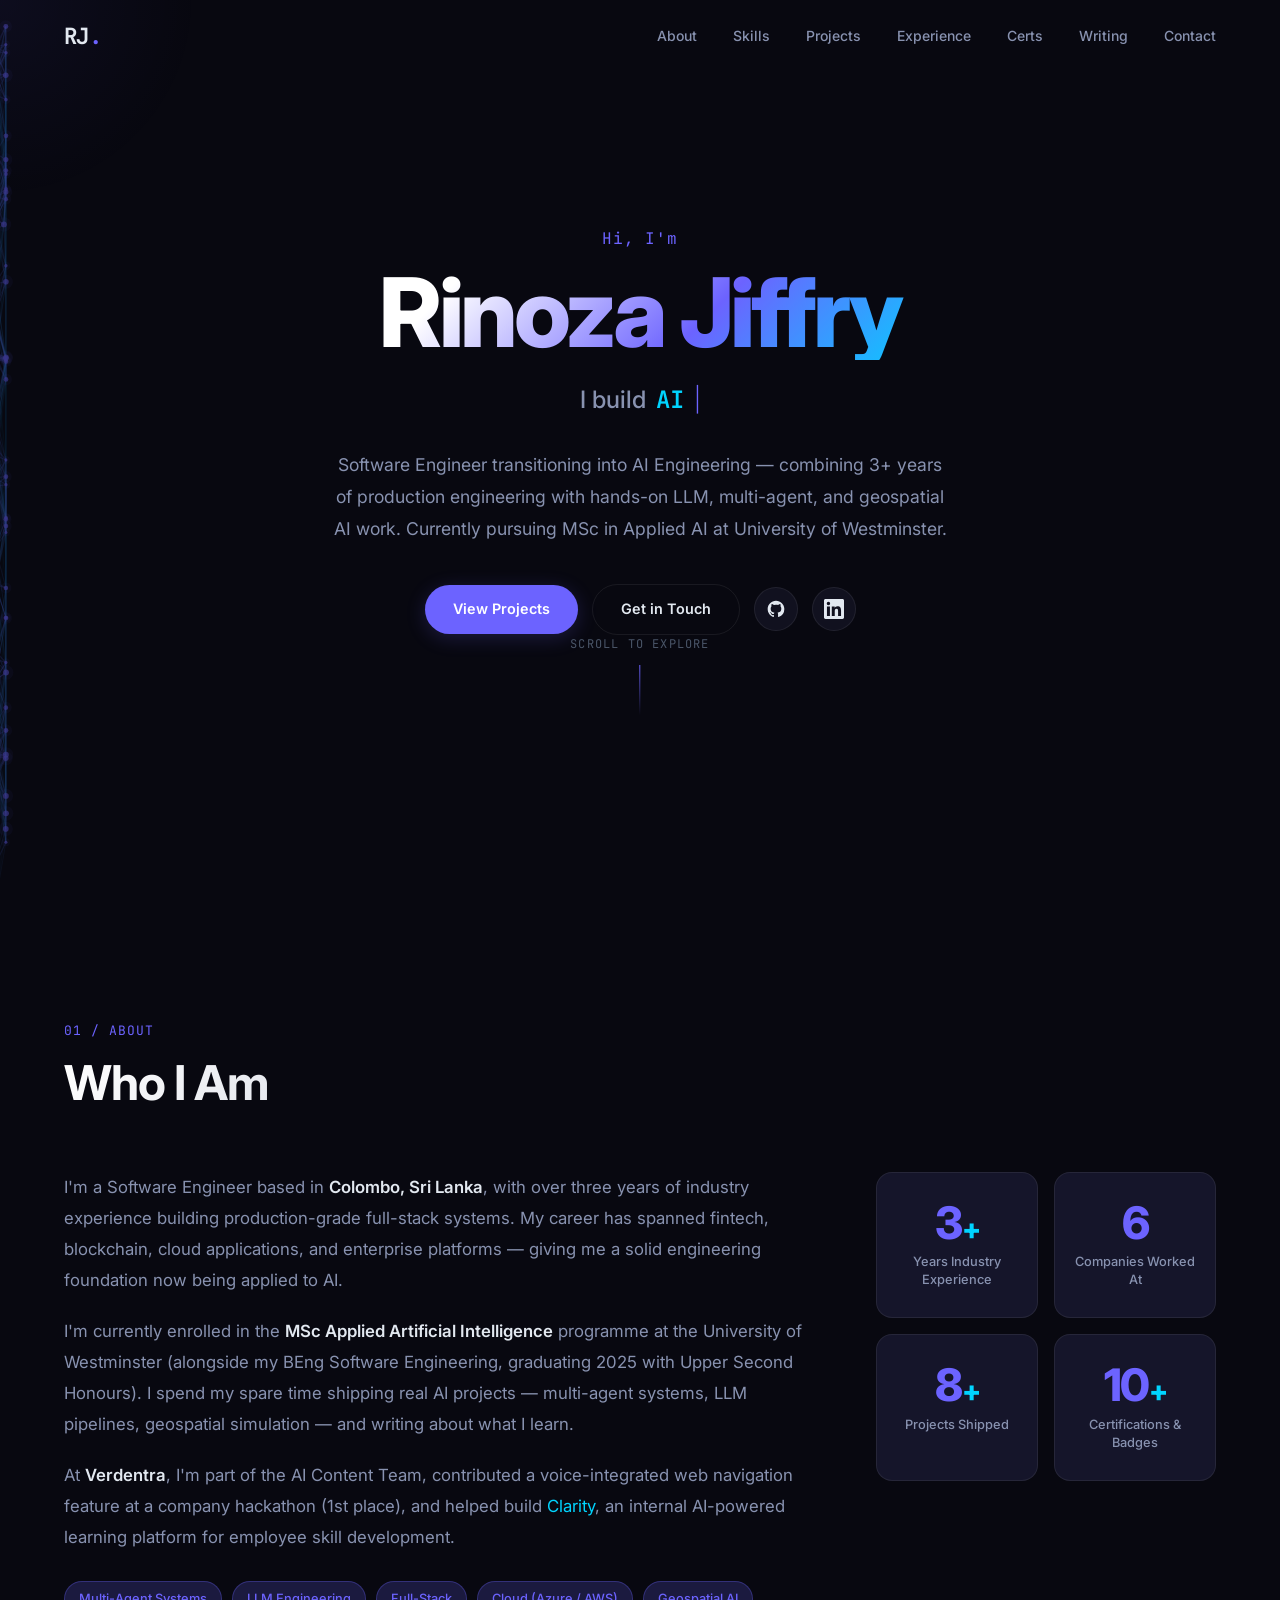
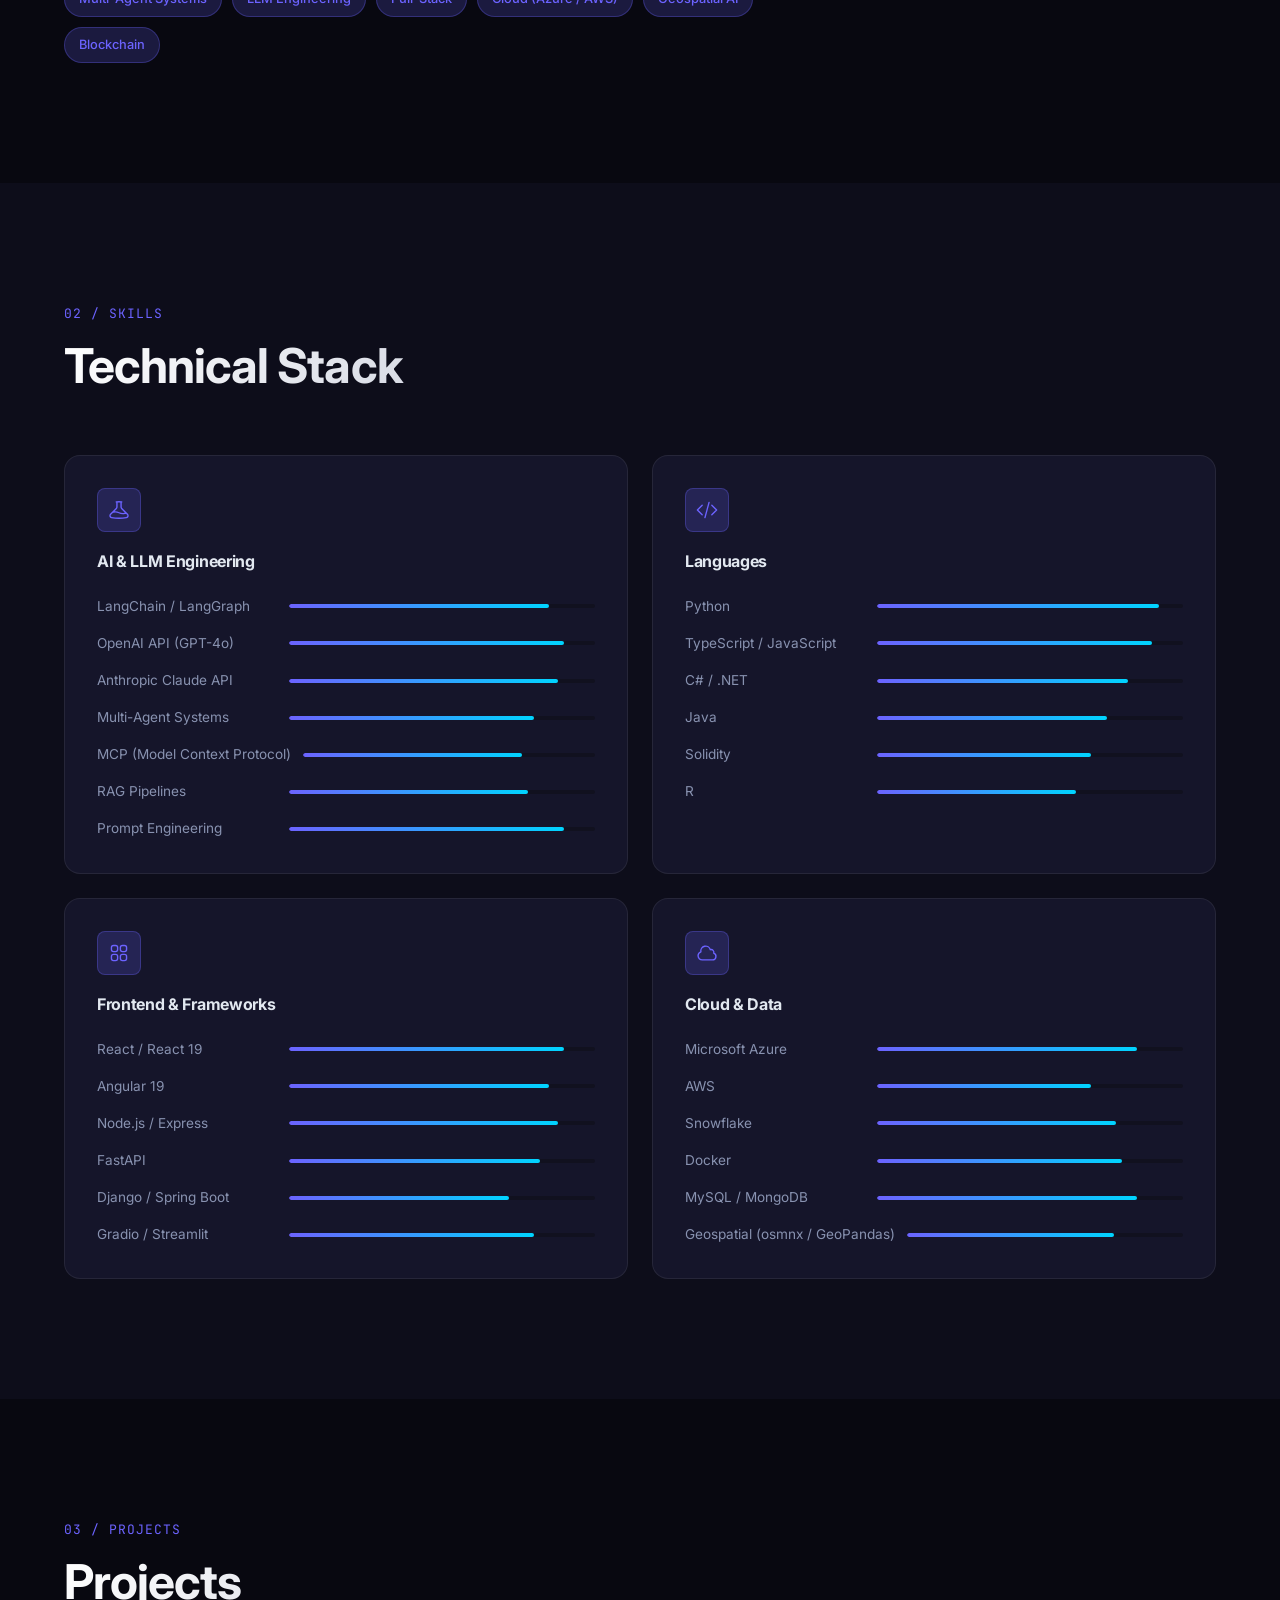
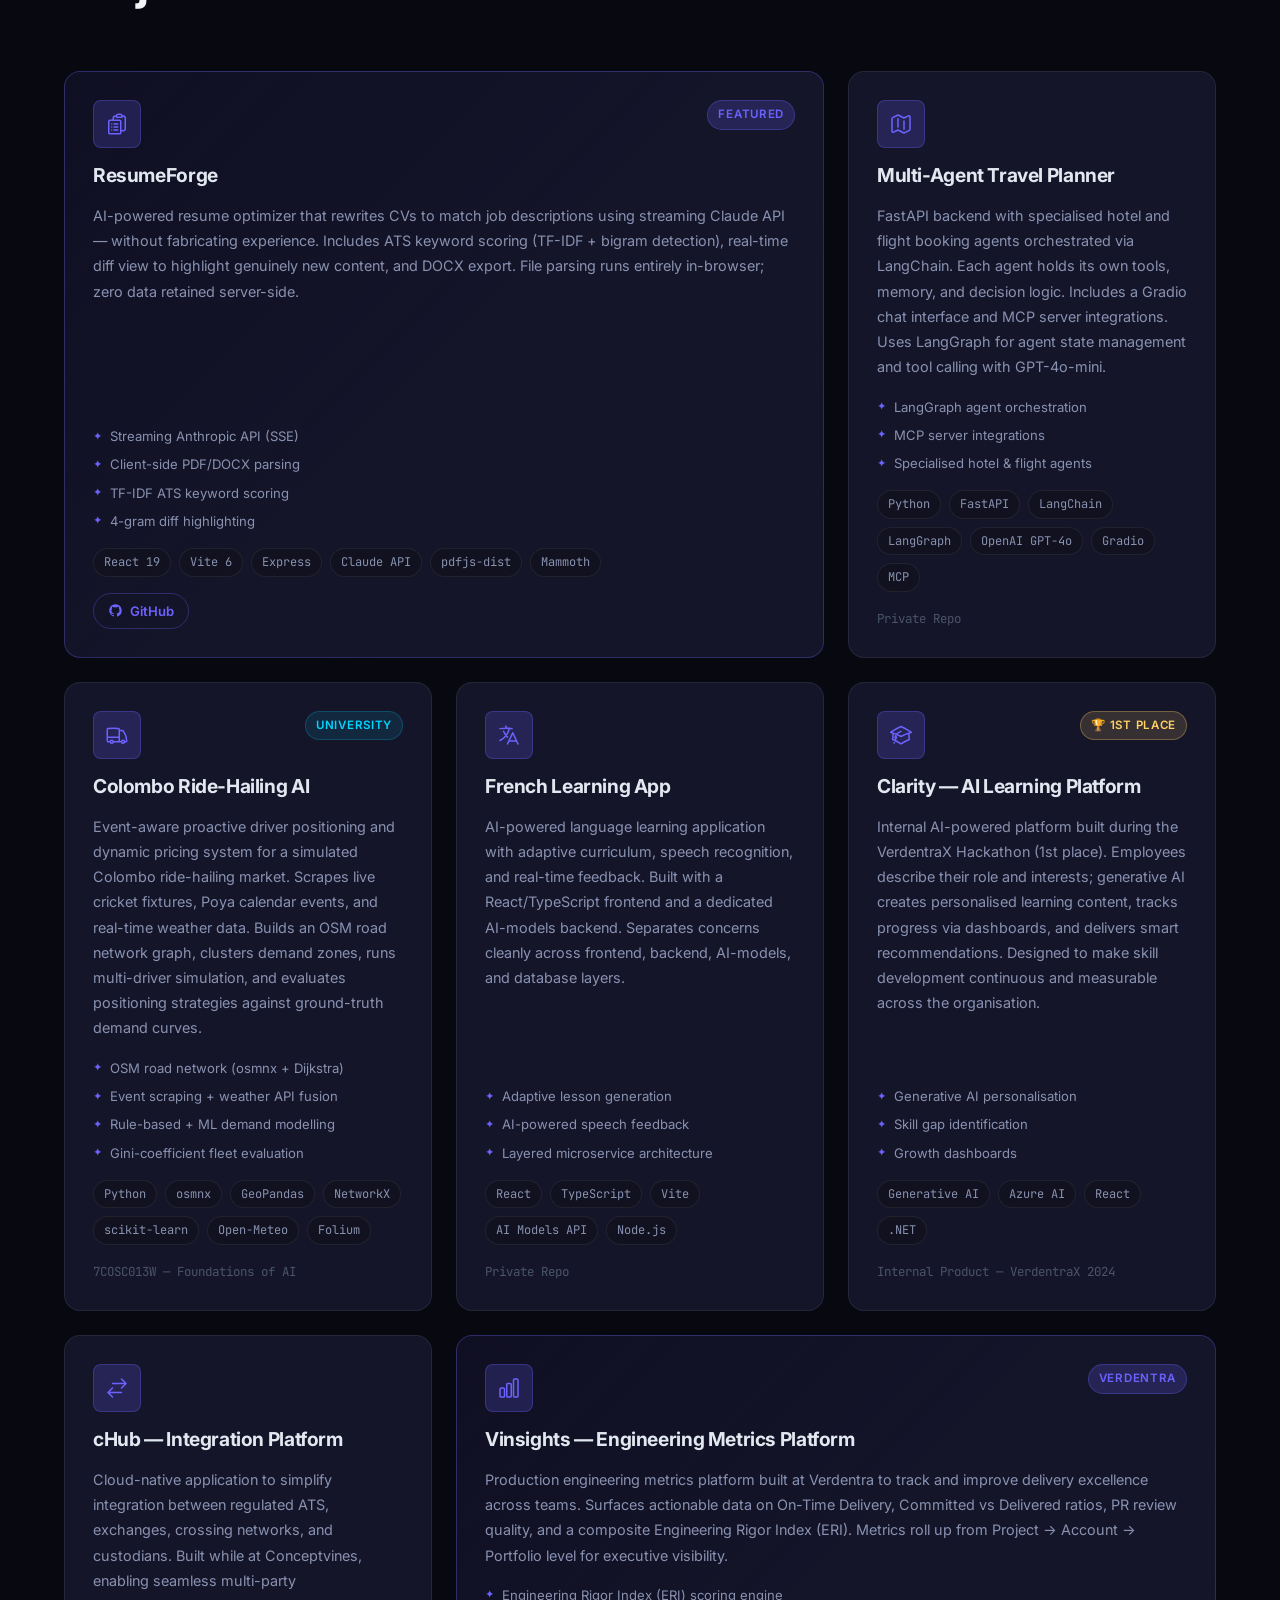
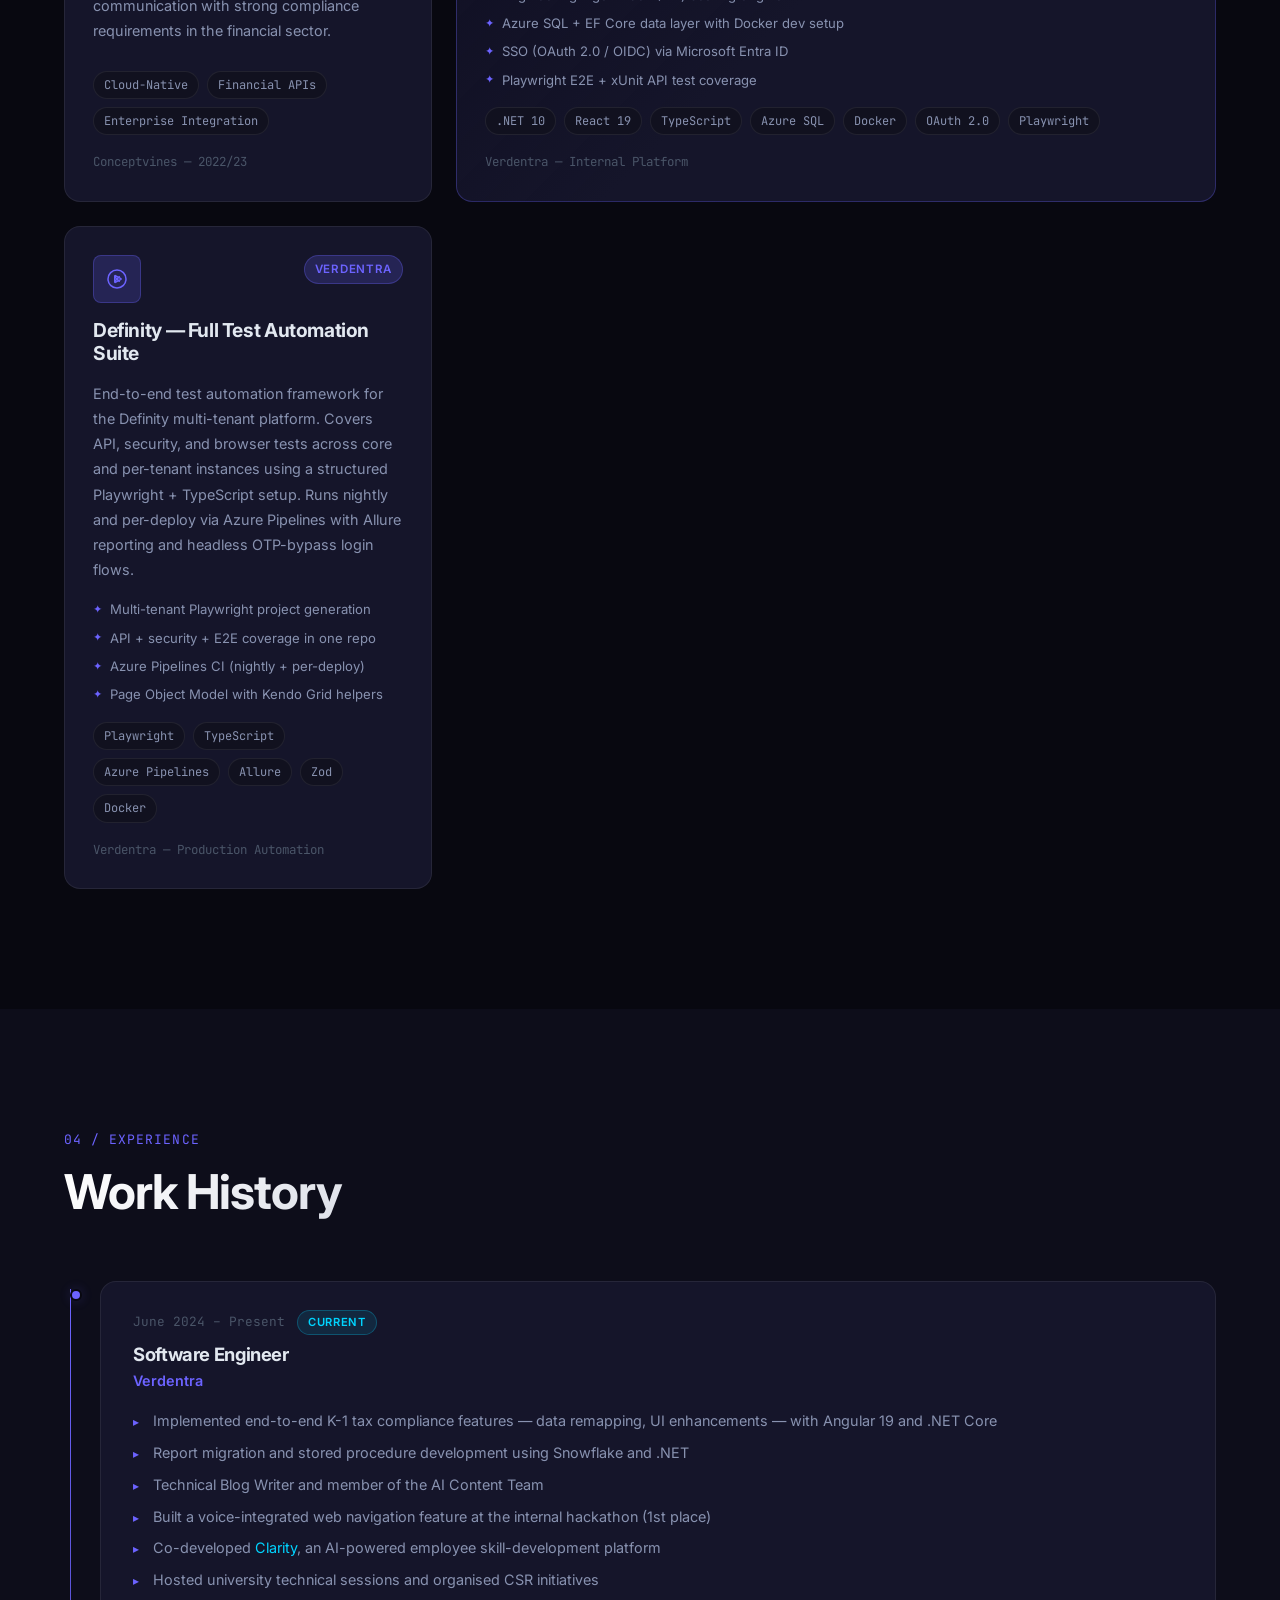
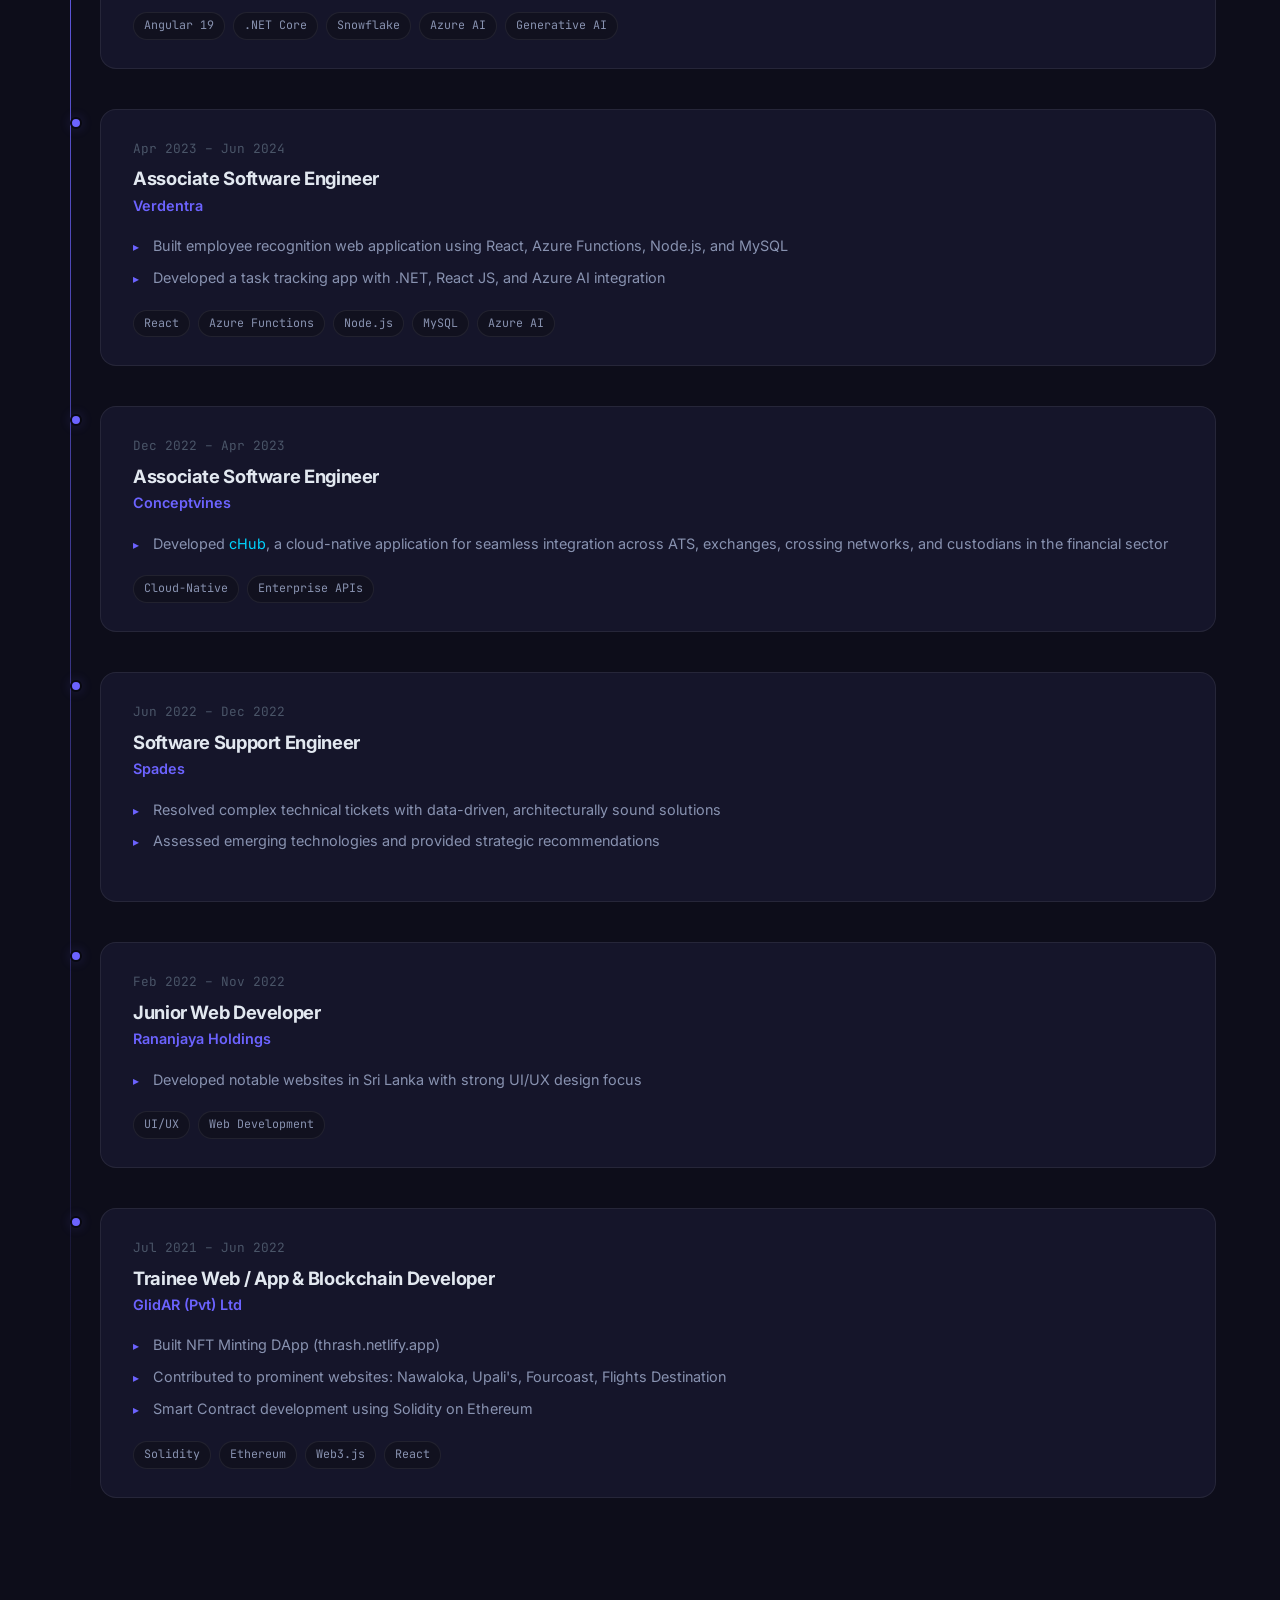
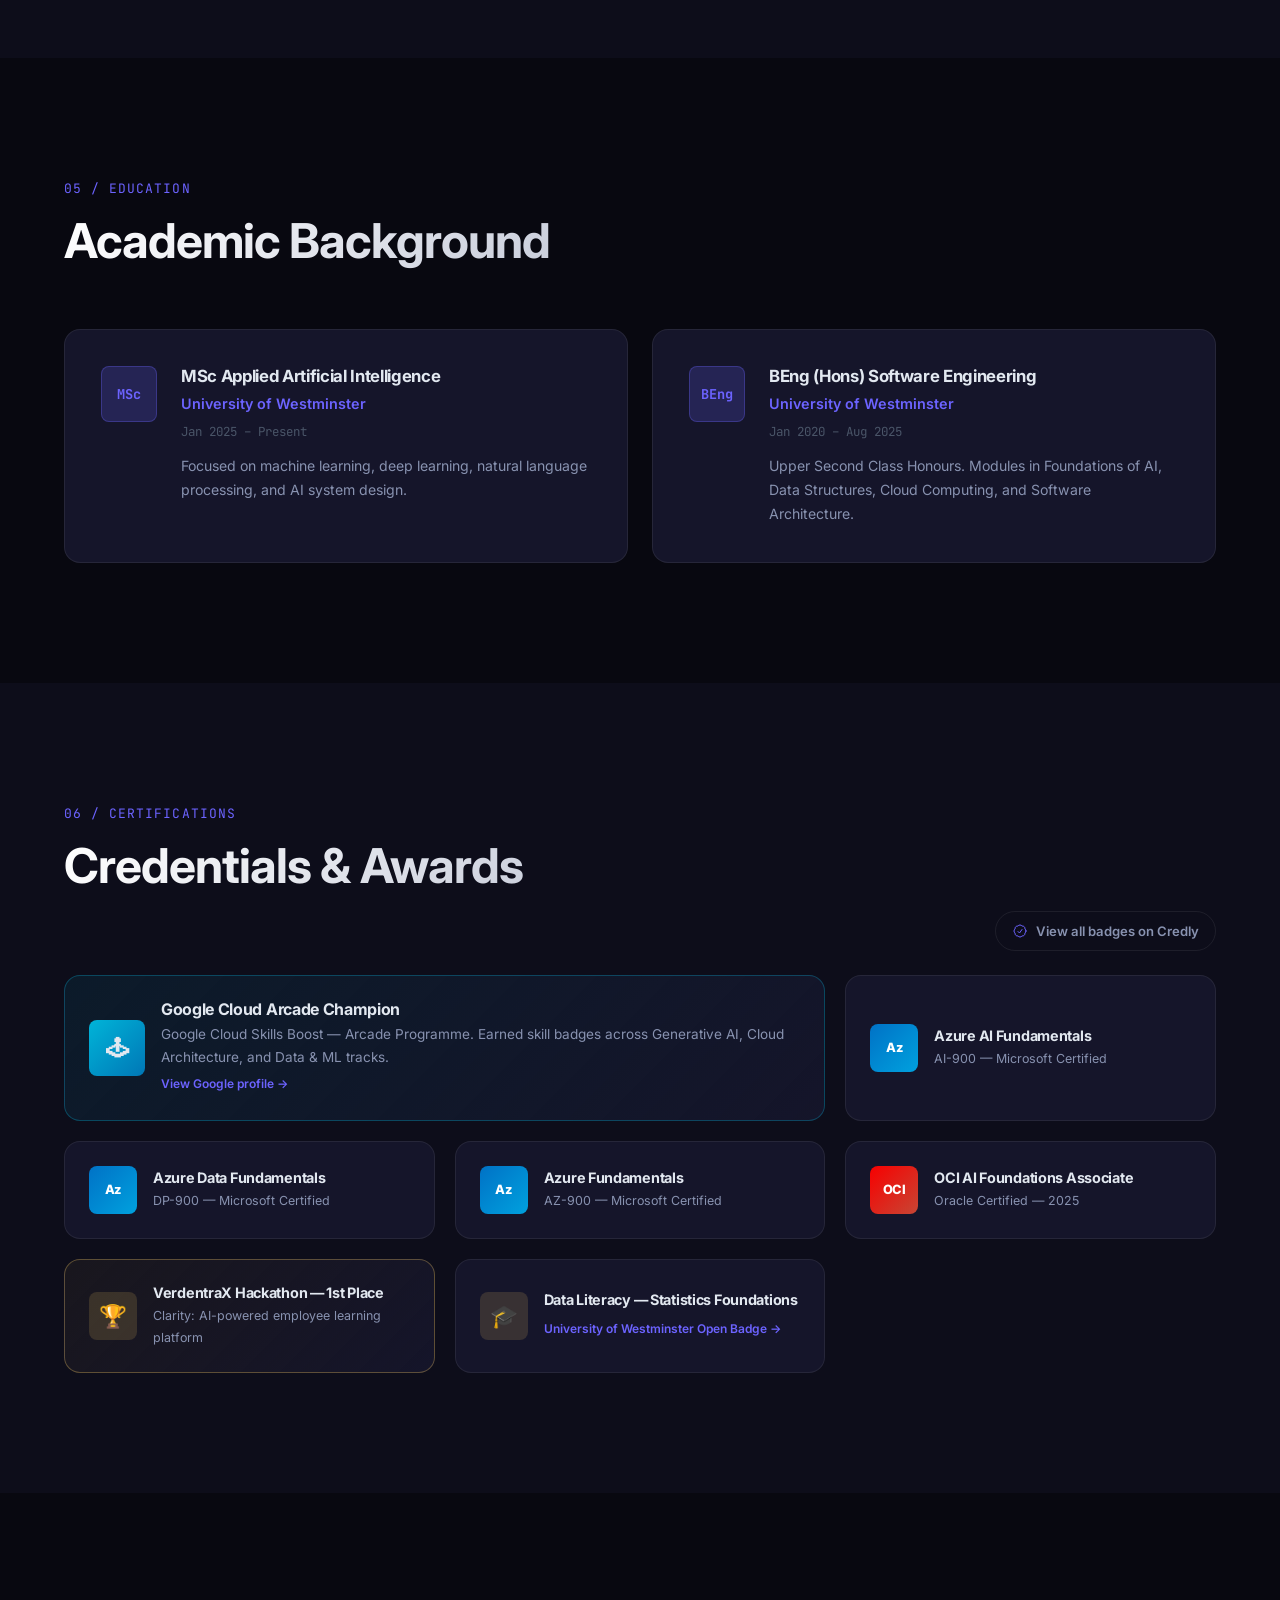
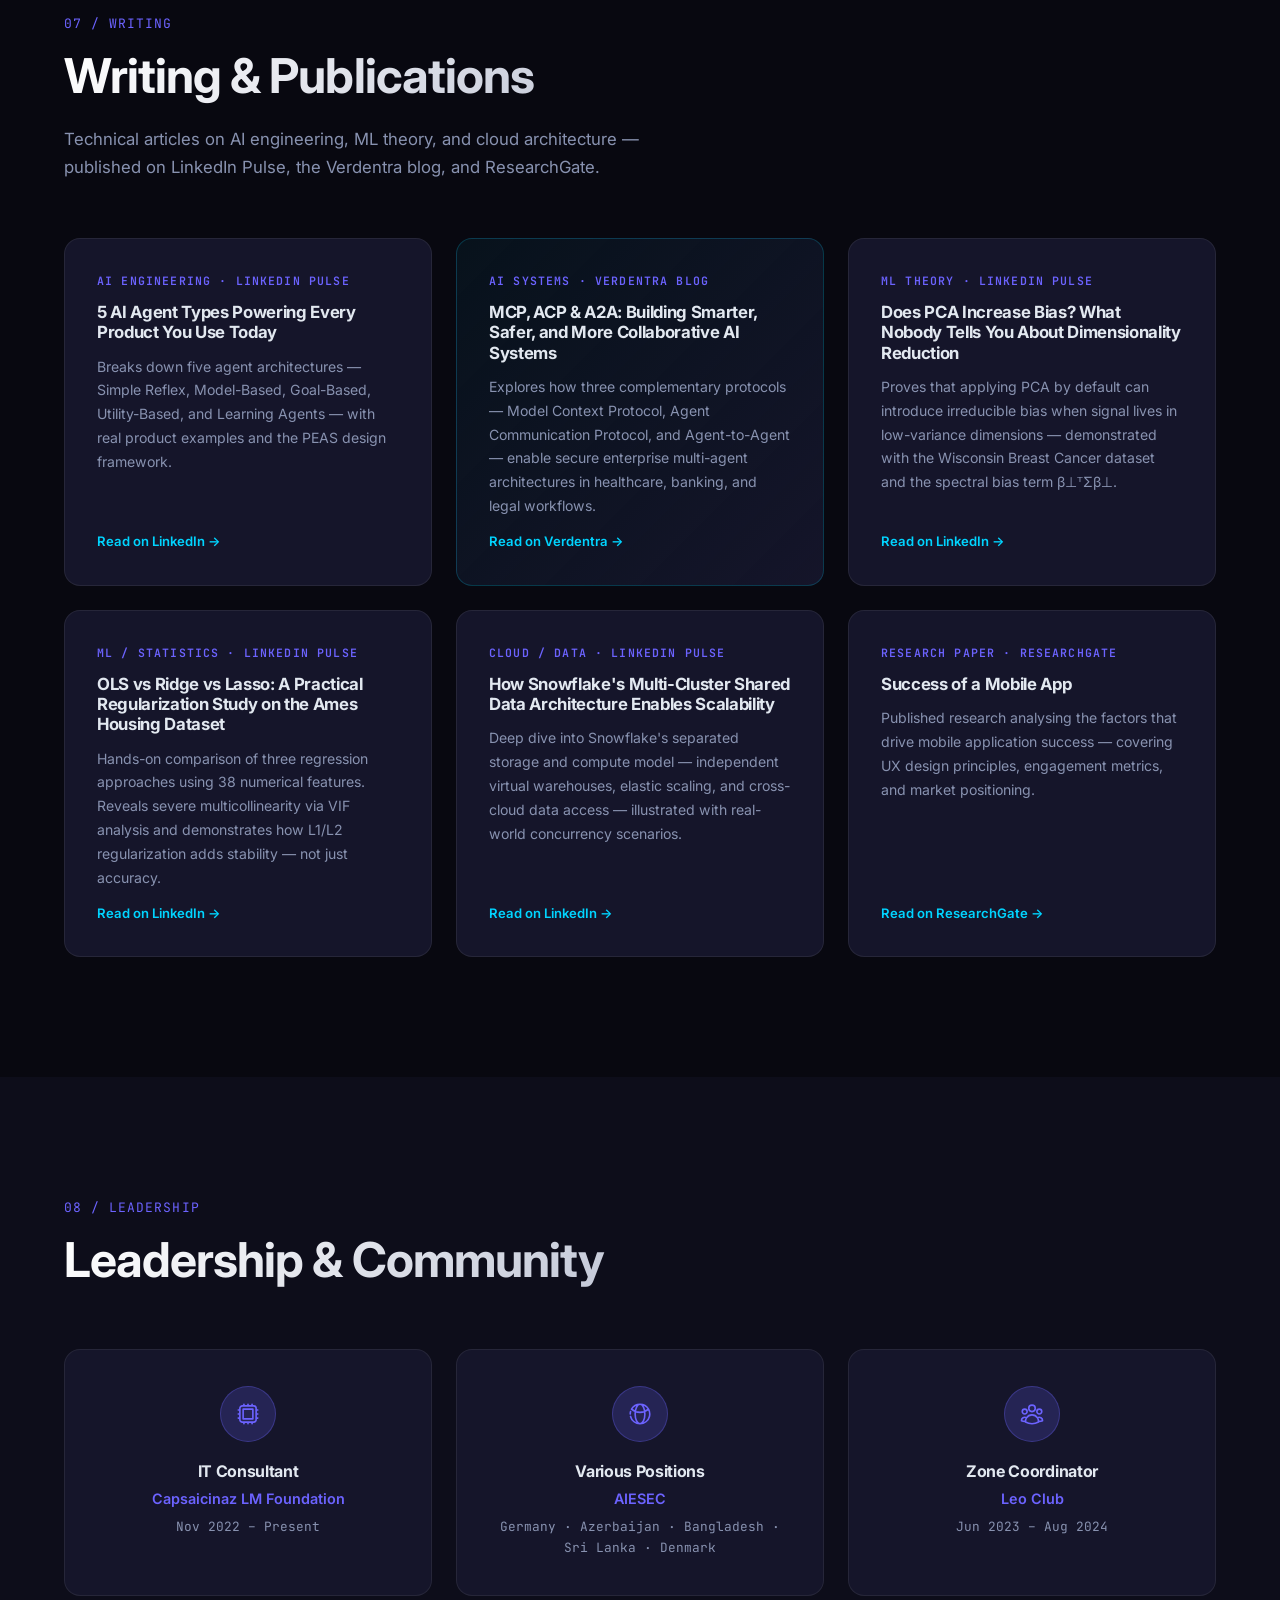
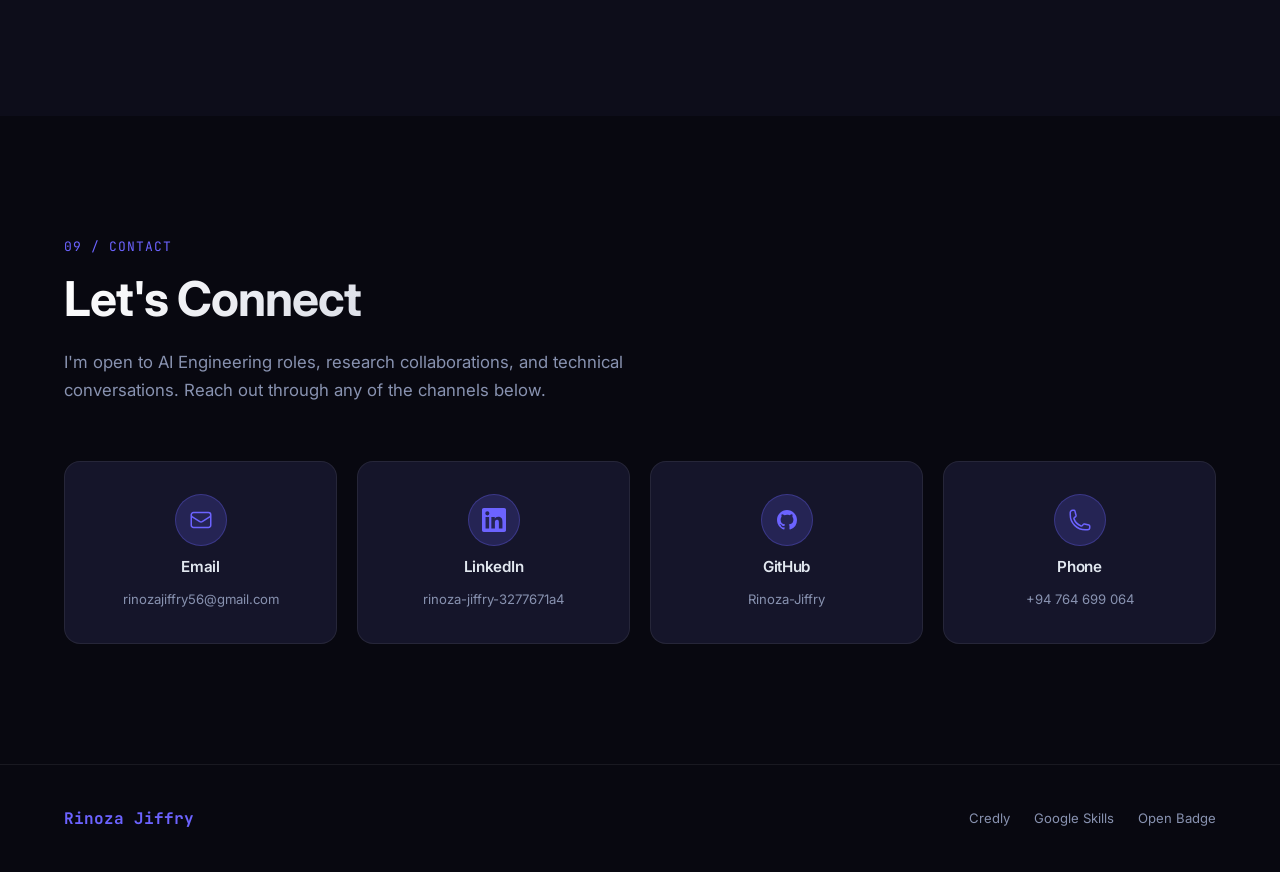
==== index.html @ 23f499b0 "first commit" ====
<!DOCTYPE html>
<html lang="en">
<head>
  <meta charset="UTF-8" />
  <meta name="viewport" content="width=device-width, initial-scale=1.0" />
  <meta name="description" content="Rinoza Jiffry — AI Engineer & Software Engineer. Building intelligent systems with LLMs, multi-agent architectures, and cloud-native solutions." />
  <title>Rinoza Jiffry | AI Engineer</title>
  <link rel="preconnect" href="https://fonts.googleapis.com" />
  <link rel="preconnect" href="https://fonts.gstatic.com" crossorigin />
  <link href="https://fonts.googleapis.com/css2?family=Inter:wght@300;400;500;600;700;800&family=JetBrains+Mono:wght@400;500;700&display=swap" rel="stylesheet" />
  <link rel="stylesheet" href="style.css" />
</head>
<body>

  <!-- ===== NAV ===== -->
  <nav id="navbar">
    <div class="nav-inner">
      <a href="#hero" class="nav-logo">RJ<span class="dot">.</span></a>
      <button class="nav-toggle" id="navToggle" aria-label="Toggle menu">
        <span></span><span></span><span></span>
      </button>
      <ul class="nav-links" id="navLinks">
        <li><a href="#about">About</a></li>
        <li><a href="#skills">Skills</a></li>
        <li><a href="#projects">Projects</a></li>
        <li><a href="#experience">Experience</a></li>
        <li><a href="#certifications">Certs</a></li>
        <li><a href="#writing">Writing</a></li>
        <li><a href="#contact">Contact</a></li>
      </ul>
    </div>
  </nav>

  <!-- ===== HERO ===== -->
  <section id="hero">
    <canvas id="neural-canvas"></canvas>
    <div class="hero-content">
      <p class="hero-greeting">Hi, I'm</p>
      <h1 class="hero-name">Rinoza Jiffry</h1>
      <div class="hero-title-wrap">
        <span class="hero-title-prefix">I build</span>
        <span class="hero-typewriter" id="typewriter"></span>
        <span class="hero-cursor">|</span>
      </div>
      <p class="hero-sub">
        Software Engineer transitioning into AI Engineering — combining 3+ years of production
        engineering with hands-on LLM, multi-agent, and geospatial AI work.
        Currently pursuing MSc in Applied AI at University of Westminster.
      </p>
      <div class="hero-cta">
        <a href="#projects" class="btn btn-primary">View Projects</a>
        <a href="#contact" class="btn btn-ghost">Get in Touch</a>
        <a href="https://github.com/Rinoza-Jiffry" target="_blank" rel="noopener" class="btn btn-icon" aria-label="GitHub">
          <svg viewBox="0 0 24 24" fill="currentColor"><path d="M12 2C6.477 2 2 6.484 2 12.017c0 4.425 2.865 8.18 6.839 9.504.5.092.682-.217.682-.483 0-.237-.008-.868-.013-1.703-2.782.605-3.369-1.343-3.369-1.343-.454-1.158-1.11-1.466-1.11-1.466-.908-.62.069-.608.069-.608 1.003.07 1.531 1.032 1.531 1.032.892 1.53 2.341 1.088 2.91.832.092-.647.35-1.088.636-1.338-2.22-.253-4.555-1.113-4.555-4.951 0-1.093.39-1.988 1.029-2.688-.103-.253-.446-1.272.098-2.65 0 0 .84-.27 2.75 1.026A9.564 9.564 0 0112 6.844c.85.004 1.705.115 2.504.337 1.909-1.296 2.747-1.027 2.747-1.027.546 1.379.202 2.398.1 2.651.64.7 1.028 1.595 1.028 2.688 0 3.848-2.339 4.695-4.566 4.943.359.309.678.92.678 1.855 0 1.338-.012 2.419-.012 2.747 0 .268.18.58.688.482A10.019 10.019 0 0022 12.017C22 6.484 17.522 2 12 2z"/></svg>
        </a>
        <a href="https://www.linkedin.com/in/rinoza-jiffry-3277671a4/" target="_blank" rel="noopener" class="btn btn-icon" aria-label="LinkedIn">
          <svg viewBox="0 0 24 24" fill="currentColor"><path d="M20.447 20.452h-3.554v-5.569c0-1.328-.027-3.037-1.852-3.037-1.853 0-2.136 1.445-2.136 2.939v5.667H9.351V9h3.414v1.561h.046c.477-.9 1.637-1.85 3.37-1.85 3.601 0 4.267 2.37 4.267 5.455v6.286zM5.337 7.433a2.062 2.062 0 01-2.063-2.065 2.064 2.064 0 112.063 2.065zm1.782 13.019H3.555V9h3.564v11.452zM22.225 0H1.771C.792 0 0 .774 0 1.729v20.542C0 23.227.792 24 1.771 24h20.451C23.2 24 24 23.227 24 22.271V1.729C24 .774 23.2 0 22.222 0h.003z"/></svg>
        </a>
      </div>
      <div class="hero-scroll-hint">
        <span>Scroll to explore</span>
        <div class="scroll-line"></div>
      </div>
    </div>
  </section>

  <!-- ===== ABOUT ===== -->
  <section id="about" class="section">
    <div class="container">
      <div class="section-label">01 / About</div>
      <h2 class="section-title">Who I Am</h2>
      <div class="about-grid">
        <div class="about-text">
          <p>
            I'm a Software Engineer based in <strong>Colombo, Sri Lanka</strong>, with over three years of industry
            experience building production-grade full-stack systems. My career has spanned fintech, blockchain,
            cloud applications, and enterprise platforms — giving me a solid engineering foundation now being
            applied to AI.
          </p>
          <p>
            I'm currently enrolled in the <strong>MSc Applied Artificial Intelligence</strong> programme at the
            University of Westminster (alongside my BEng Software Engineering, graduating 2025 with Upper Second
            Honours). I spend my spare time shipping real AI projects — multi-agent systems, LLM pipelines,
            geospatial simulation — and writing about what I learn.
          </p>
          <p>
            At <strong>Verdentra</strong>, I'm part of the AI Content Team, contributed a voice-integrated web
            navigation feature at a company hackathon (1st place), and helped build <em>Clarity</em>, an internal
            AI-powered learning platform for employee skill development.
          </p>
          <div class="about-tags">
            <span class="tag">Multi-Agent Systems</span>
            <span class="tag">LLM Engineering</span>
            <span class="tag">Full-Stack</span>
            <span class="tag">Cloud (Azure / AWS)</span>
            <span class="tag">Geospatial AI</span>
            <span class="tag">Blockchain</span>
          </div>
        </div>
        <div class="about-stats">
          <div class="stat-card reveal">
            <div class="stat-num">3<span>+</span></div>
            <div class="stat-label">Years Industry Experience</div>
          </div>
          <div class="stat-card reveal">
            <div class="stat-num">6</div>
            <div class="stat-label">Companies Worked At</div>
          </div>
          <div class="stat-card reveal">
            <div class="stat-num">8<span>+</span></div>
            <div class="stat-label">Projects Shipped</div>
          </div>
          <div class="stat-card reveal">
            <div class="stat-num">10<span>+</span></div>
            <div class="stat-label">Certifications &amp; Badges</div>
          </div>
        </div>
      </div>
    </div>
  </section>

  <!-- ===== SKILLS ===== -->
  <section id="skills" class="section section-alt">
    <div class="container">
      <div class="section-label">02 / Skills</div>
      <h2 class="section-title">Technical Stack</h2>
      <div class="skills-grid">

        <div class="skill-group reveal">
          <div class="skill-group-icon">
            <svg viewBox="0 0 24 24" fill="none" stroke="currentColor" stroke-width="1.5"><path stroke-linecap="round" stroke-linejoin="round" d="M9.75 3.104v5.714a2.25 2.25 0 01-.659 1.591L5 14.5M9.75 3.104c-.251.023-.501.05-.75.082m.75-.082a24.301 24.301 0 014.5 0m0 0v5.714c0 .597.237 1.17.659 1.591L19.8 15.3M14.25 3.104c.251.023.501.05.75.082M19.8 15.3l-1.57.393A9.065 9.065 0 0112 15a9.065 9.065 0 00-6.23-.693L5 14.5m14.8.8l1.402 1.402c1.232 1.232.65 3.318-1.067 3.611A48.309 48.309 0 0112 21c-2.773 0-5.491-.235-8.135-.687-1.718-.293-2.3-2.379-1.067-3.61L5 14.5" /></svg>
          </div>
          <h3>AI &amp; LLM Engineering</h3>
          <ul class="skill-list">
            <li><span class="skill-name">LangChain / LangGraph</span><span class="skill-bar"><span style="width:85%"></span></span></li>
            <li><span class="skill-name">OpenAI API (GPT-4o)</span><span class="skill-bar"><span style="width:90%"></span></span></li>
            <li><span class="skill-name">Anthropic Claude API</span><span class="skill-bar"><span style="width:88%"></span></span></li>
            <li><span class="skill-name">Multi-Agent Systems</span><span class="skill-bar"><span style="width:80%"></span></span></li>
            <li><span class="skill-name">MCP (Model Context Protocol)</span><span class="skill-bar"><span style="width:75%"></span></span></li>
            <li><span class="skill-name">RAG Pipelines</span><span class="skill-bar"><span style="width:78%"></span></span></li>
            <li><span class="skill-name">Prompt Engineering</span><span class="skill-bar"><span style="width:90%"></span></span></li>
          </ul>
        </div>

        <div class="skill-group reveal">
          <div class="skill-group-icon">
            <svg viewBox="0 0 24 24" fill="none" stroke="currentColor" stroke-width="1.5"><path stroke-linecap="round" stroke-linejoin="round" d="M17.25 6.75L22.5 12l-5.25 5.25m-10.5 0L1.5 12l5.25-5.25m7.5-3l-4.5 16.5" /></svg>
          </div>
          <h3>Languages</h3>
          <ul class="skill-list">
            <li><span class="skill-name">Python</span><span class="skill-bar"><span style="width:92%"></span></span></li>
            <li><span class="skill-name">TypeScript / JavaScript</span><span class="skill-bar"><span style="width:90%"></span></span></li>
            <li><span class="skill-name">C# / .NET</span><span class="skill-bar"><span style="width:82%"></span></span></li>
            <li><span class="skill-name">Java</span><span class="skill-bar"><span style="width:75%"></span></span></li>
            <li><span class="skill-name">Solidity</span><span class="skill-bar"><span style="width:70%"></span></span></li>
            <li><span class="skill-name">R</span><span class="skill-bar"><span style="width:65%"></span></span></li>
          </ul>
        </div>

        <div class="skill-group reveal">
          <div class="skill-group-icon">
            <svg viewBox="0 0 24 24" fill="none" stroke="currentColor" stroke-width="1.5"><path stroke-linecap="round" stroke-linejoin="round" d="M3.75 6A2.25 2.25 0 016 3.75h2.25A2.25 2.25 0 0110.5 6v2.25a2.25 2.25 0 01-2.25 2.25H6a2.25 2.25 0 01-2.25-2.25V6zM3.75 15.75A2.25 2.25 0 016 13.5h2.25a2.25 2.25 0 012.25 2.25V18a2.25 2.25 0 01-2.25 2.25H6A2.25 2.25 0 013.75 18v-2.25zM13.5 6a2.25 2.25 0 012.25-2.25H18A2.25 2.25 0 0120.25 6v2.25A2.25 2.25 0 0118 10.5h-2.25a2.25 2.25 0 01-2.25-2.25V6zM13.5 15.75a2.25 2.25 0 012.25-2.25H18a2.25 2.25 0 012.25 2.25V18A2.25 2.25 0 0118 20.25h-2.25A2.25 2.25 0 0113.5 18v-2.25z" /></svg>
          </div>
          <h3>Frontend &amp; Frameworks</h3>
          <ul class="skill-list">
            <li><span class="skill-name">React / React 19</span><span class="skill-bar"><span style="width:90%"></span></span></li>
            <li><span class="skill-name">Angular 19</span><span class="skill-bar"><span style="width:85%"></span></span></li>
            <li><span class="skill-name">Node.js / Express</span><span class="skill-bar"><span style="width:88%"></span></span></li>
            <li><span class="skill-name">FastAPI</span><span class="skill-bar"><span style="width:82%"></span></span></li>
            <li><span class="skill-name">Django / Spring Boot</span><span class="skill-bar"><span style="width:72%"></span></span></li>
            <li><span class="skill-name">Gradio / Streamlit</span><span class="skill-bar"><span style="width:80%"></span></span></li>
          </ul>
        </div>

        <div class="skill-group reveal">
          <div class="skill-group-icon">
            <svg viewBox="0 0 24 24" fill="none" stroke="currentColor" stroke-width="1.5"><path stroke-linecap="round" stroke-linejoin="round" d="M2.25 15a4.5 4.5 0 004.5 4.5H18a3.75 3.75 0 001.332-7.257 3 3 0 00-3.758-3.848 5.25 5.25 0 00-10.233 2.33A4.502 4.502 0 002.25 15z" /></svg>
          </div>
          <h3>Cloud &amp; Data</h3>
          <ul class="skill-list">
            <li><span class="skill-name">Microsoft Azure</span><span class="skill-bar"><span style="width:85%"></span></span></li>
            <li><span class="skill-name">AWS</span><span class="skill-bar"><span style="width:70%"></span></span></li>
            <li><span class="skill-name">Snowflake</span><span class="skill-bar"><span style="width:78%"></span></span></li>
            <li><span class="skill-name">Docker</span><span class="skill-bar"><span style="width:80%"></span></span></li>
            <li><span class="skill-name">MySQL / MongoDB</span><span class="skill-bar"><span style="width:85%"></span></span></li>
            <li><span class="skill-name">Geospatial (osmnx / GeoPandas)</span><span class="skill-bar"><span style="width:75%"></span></span></li>
          </ul>
        </div>

      </div>
    </div>
  </section>

  <!-- ===== PROJECTS ===== -->
  <section id="projects" class="section">
    <div class="container">
      <div class="section-label">03 / Projects</div>
      <h2 class="section-title">Projects</h2>
      <div class="projects-grid">

        <!-- ResumeForge -->
        <article class="project-card reveal featured">
          <div class="project-card-header">
            <div class="project-icon">
              <svg viewBox="0 0 24 24" fill="none" stroke="currentColor" stroke-width="1.5"><path stroke-linecap="round" stroke-linejoin="round" d="M9 12h3.75M9 15h3.75M9 18h3.75m3 .75H18a2.25 2.25 0 002.25-2.25V6.108c0-1.135-.845-2.098-1.976-2.192a48.424 48.424 0 00-1.123-.08m-5.801 0c-.065.21-.1.433-.1.664 0 .414.336.75.75.75h4.5a.75.75 0 00.75-.75 2.25 2.25 0 00-.1-.664m-5.8 0A2.251 2.251 0 0113.5 2.25H15c1.012 0 1.867.668 2.15 1.586m-5.8 0c-.376.023-.75.05-1.124.08C9.095 4.01 8.25 4.973 8.25 6.108V8.25m0 0H4.875c-.621 0-1.125.504-1.125 1.125v11.25c0 .621.504 1.125 1.125 1.125h9.75c.621 0 1.125-.504 1.125-1.125V9.375c0-.621-.504-1.125-1.125-1.125H8.25zM6.75 12h.008v.008H6.75V12zm0 3h.008v.008H6.75V15zm0 3h.008v.008H6.75V18z" /></svg>
            </div>
            <div class="project-badge">Featured</div>
          </div>
          <h3 class="project-title">ResumeForge</h3>
          <p class="project-desc">
            AI-powered resume optimizer that rewrites CVs to match job descriptions using streaming Claude API —
            without fabricating experience. Includes ATS keyword scoring (TF-IDF + bigram detection), real-time
            diff view to highlight genuinely new content, and DOCX export. File parsing runs entirely in-browser;
            zero data retained server-side.
          </p>
          <div class="project-highlights">
            <div class="highlight"><span class="hl-icon">✦</span> Streaming Anthropic API (SSE)</div>
            <div class="highlight"><span class="hl-icon">✦</span> Client-side PDF/DOCX parsing</div>
            <div class="highlight"><span class="hl-icon">✦</span> TF-IDF ATS keyword scoring</div>
            <div class="highlight"><span class="hl-icon">✦</span> 4-gram diff highlighting</div>
          </div>
          <div class="project-stack">
            <span>React 19</span><span>Vite 6</span><span>Express</span><span>Claude API</span><span>pdfjs-dist</span><span>Mammoth</span>
          </div>
          <div class="project-links">
            <a href="https://github.com/Rinoza-Jiffry/ResumeForge" target="_blank" rel="noopener" class="project-link">
              <svg viewBox="0 0 24 24" fill="currentColor"><path d="M12 2C6.477 2 2 6.484 2 12.017c0 4.425 2.865 8.18 6.839 9.504.5.092.682-.217.682-.483 0-.237-.008-.868-.013-1.703-2.782.605-3.369-1.343-3.369-1.343-.454-1.158-1.11-1.466-1.11-1.466-.908-.62.069-.608.069-.608 1.003.07 1.531 1.032 1.531 1.032.892 1.53 2.341 1.088 2.91.832.092-.647.35-1.088.636-1.338-2.22-.253-4.555-1.113-4.555-4.951 0-1.093.39-1.988 1.029-2.688-.103-.253-.446-1.272.098-2.65 0 0 .84-.27 2.75 1.026A9.564 9.564 0 0112 6.844c.85.004 1.705.115 2.504.337 1.909-1.296 2.747-1.027 2.747-1.027.546 1.379.202 2.398.1 2.651.64.7 1.028 1.595 1.028 2.688 0 3.848-2.339 4.695-4.566 4.943.359.309.678.92.678 1.855 0 1.338-.012 2.419-.012 2.747 0 .268.18.58.688.482A10.019 10.019 0 0022 12.017C22 6.484 17.522 2 12 2z"/></svg>
              GitHub
            </a>
          </div>
        </article>

        <!-- Multi-Agent Travel Planner -->
        <article class="project-card reveal">
          <div class="project-card-header">
            <div class="project-icon">
              <svg viewBox="0 0 24 24" fill="none" stroke="currentColor" stroke-width="1.5"><path stroke-linecap="round" stroke-linejoin="round" d="M9 6.75V15m6-6v8.25m.503 3.498l4.875-2.437c.381-.19.622-.58.622-1.006V4.82c0-.836-.88-1.38-1.628-1.006l-3.869 1.934c-.317.159-.69.159-1.006 0L9.503 3.252a1.125 1.125 0 00-1.006 0L3.622 5.689C3.24 5.88 3 6.27 3 6.695V19.18c0 .836.88 1.38 1.628 1.006l3.869-1.934c.317-.159.69-.159 1.006 0l4.994 2.497c.317.158.69.158 1.006 0z" /></svg>
            </div>
          </div>
          <h3 class="project-title">Multi-Agent Travel Planner</h3>
          <p class="project-desc">
            FastAPI backend with specialised hotel and flight booking agents orchestrated via LangChain. Each agent
            holds its own tools, memory, and decision logic. Includes a Gradio chat interface and MCP server
            integrations. Uses LangGraph for agent state management and tool calling with GPT-4o-mini.
          </p>
          <div class="project-highlights">
            <div class="highlight"><span class="hl-icon">✦</span> LangGraph agent orchestration</div>
            <div class="highlight"><span class="hl-icon">✦</span> MCP server integrations</div>
            <div class="highlight"><span class="hl-icon">✦</span> Specialised hotel &amp; flight agents</div>
          </div>
          <div class="project-stack">
            <span>Python</span><span>FastAPI</span><span>LangChain</span><span>LangGraph</span><span>OpenAI GPT-4o</span><span>Gradio</span><span>MCP</span>
          </div>
          <div class="project-links">
            <span class="project-link-label">Private Repo</span>
          </div>
        </article>

        <!-- Colombo Ride-Hailing AI -->
        <article class="project-card reveal">
          <div class="project-card-header">
            <div class="project-icon">
              <svg viewBox="0 0 24 24" fill="none" stroke="currentColor" stroke-width="1.5"><path stroke-linecap="round" stroke-linejoin="round" d="M8.25 18.75a1.5 1.5 0 01-3 0m3 0a1.5 1.5 0 00-3 0m3 0h6m-9 0H3.375a1.125 1.125 0 01-1.125-1.125V14.25m17.25 4.5a1.5 1.5 0 01-3 0m3 0a1.5 1.5 0 00-3 0m3 0h1.125c.621 0 1.129-.504 1.09-1.124a17.902 17.902 0 00-3.213-9.193 2.056 2.056 0 00-1.58-.86H14.25M16.5 18.75h-2.25m0-11.177v-.958c0-.568-.422-1.048-.987-1.106a48.554 48.554 0 00-10.026 0 1.106 1.106 0 00-.987 1.106v7.635m12-6.677v6.677m0 4.5v-4.5m0 0h-12" /></svg>
            </div>
            <div class="project-badge academic">University</div>
          </div>
          <h3 class="project-title">Colombo Ride-Hailing AI</h3>
          <p class="project-desc">
            Event-aware proactive driver positioning and dynamic pricing system for a simulated Colombo ride-hailing
            market. Scrapes live cricket fixtures, Poya calendar events, and real-time weather data. Builds an OSM
            road network graph, clusters demand zones, runs multi-driver simulation, and evaluates positioning
            strategies against ground-truth demand curves.
          </p>
          <div class="project-highlights">
            <div class="highlight"><span class="hl-icon">✦</span> OSM road network (osmnx + Dijkstra)</div>
            <div class="highlight"><span class="hl-icon">✦</span> Event scraping + weather API fusion</div>
            <div class="highlight"><span class="hl-icon">✦</span> Rule-based + ML demand modelling</div>
            <div class="highlight"><span class="hl-icon">✦</span> Gini-coefficient fleet evaluation</div>
          </div>
          <div class="project-stack">
            <span>Python</span><span>osmnx</span><span>GeoPandas</span><span>NetworkX</span><span>scikit-learn</span><span>Open-Meteo</span><span>Folium</span>
          </div>
          <div class="project-links">
            <span class="project-link-label">7COSC013W — Foundations of AI</span>
          </div>
        </article>

        <!-- French Learning App -->
        <article class="project-card reveal">
          <div class="project-card-header">
            <div class="project-icon">
              <svg viewBox="0 0 24 24" fill="none" stroke="currentColor" stroke-width="1.5"><path stroke-linecap="round" stroke-linejoin="round" d="M10.5 21l5.25-11.25L21 21m-9-3h7.5M3 5.621a48.474 48.474 0 016-.371m0 0c1.12 0 2.233.038 3.334.114M9 5.25V3m3.334 2.364C11.176 10.658 7.69 15.08 3 17.502m9.334-12.138c.896.061 1.785.147 2.666.257m-4.589 8.495a18.023 18.023 0 01-3.827-5.802" /></svg>
            </div>
          </div>
          <h3 class="project-title">French Learning App</h3>
          <p class="project-desc">
            AI-powered language learning application with adaptive curriculum, speech recognition, and real-time
            feedback. Built with a React/TypeScript frontend and a dedicated AI-models backend. Separates concerns
            cleanly across frontend, backend, AI-models, and database layers.
          </p>
          <div class="project-highlights">
            <div class="highlight"><span class="hl-icon">✦</span> Adaptive lesson generation</div>
            <div class="highlight"><span class="hl-icon">✦</span> AI-powered speech feedback</div>
            <div class="highlight"><span class="hl-icon">✦</span> Layered microservice architecture</div>
          </div>
          <div class="project-stack">
            <span>React</span><span>TypeScript</span><span>Vite</span><span>AI Models API</span><span>Node.js</span>
          </div>
          <div class="project-links">
            <span class="project-link-label">Private Repo</span>
          </div>
        </article>

        <!-- Clarity (Hackathon) -->
        <article class="project-card reveal">
          <div class="project-card-header">
            <div class="project-icon">
              <svg viewBox="0 0 24 24" fill="none" stroke="currentColor" stroke-width="1.5"><path stroke-linecap="round" stroke-linejoin="round" d="M4.26 10.147a60.436 60.436 0 00-.491 6.347A48.627 48.627 0 0112 20.904a48.627 48.627 0 018.232-4.41 60.46 60.46 0 00-.491-6.347m-15.482 0a50.57 50.57 0 00-2.658-.813A59.905 59.905 0 0112 3.493a59.902 59.902 0 0110.399 5.84c-.896.248-1.783.52-2.658.814m-15.482 0A50.697 50.697 0 0112 13.489a50.702 50.702 0 017.74-3.342M6.75 15a.75.75 0 100-1.5.75.75 0 000 1.5zm0 0v-3.675A55.378 55.378 0 0112 8.443m-7.007 11.55A5.981 5.981 0 006.75 15.75v-1.5" /></svg>
            </div>
            <div class="project-badge winner">🏆 1st Place</div>
          </div>
          <h3 class="project-title">Clarity — AI Learning Platform</h3>
          <p class="project-desc">
            Internal AI-powered platform built during the VerdentraX Hackathon (1st place). Employees describe
            their role and interests; generative AI creates personalised learning content, tracks progress via
            dashboards, and delivers smart recommendations. Designed to make skill development continuous and
            measurable across the organisation.
          </p>
          <div class="project-highlights">
            <div class="highlight"><span class="hl-icon">✦</span> Generative AI personalisation</div>
            <div class="highlight"><span class="hl-icon">✦</span> Skill gap identification</div>
            <div class="highlight"><span class="hl-icon">✦</span> Growth dashboards</div>
          </div>
          <div class="project-stack">
            <span>Generative AI</span><span>Azure AI</span><span>React</span><span>.NET</span>
          </div>
          <div class="project-links">
            <span class="project-link-label">Internal Product — VerdentraX 2024</span>
          </div>
        </article>

        <!-- cHub -->
        <article class="project-card reveal">
          <div class="project-card-header">
            <div class="project-icon">
              <svg viewBox="0 0 24 24" fill="none" stroke="currentColor" stroke-width="1.5"><path stroke-linecap="round" stroke-linejoin="round" d="M7.5 21L3 16.5m0 0L7.5 12M3 16.5h13.5m0-13.5L21 7.5m0 0L16.5 12M21 7.5H7.5" /></svg>
            </div>
          </div>
          <h3 class="project-title">cHub — Integration Platform</h3>
          <p class="project-desc">
            Cloud-native application to simplify integration between regulated ATS, exchanges, crossing networks,
            and custodians. Built while at Conceptvines, enabling seamless multi-party communication with strong
            compliance requirements in the financial sector.
          </p>
          <div class="project-stack">
            <span>Cloud-Native</span><span>Financial APIs</span><span>Enterprise Integration</span>
          </div>
          <div class="project-links">
            <span class="project-link-label">Conceptvines — 2022/23</span>
          </div>
        </article>

        <!-- Vinsights -->
        <article class="project-card reveal featured">
          <div class="project-card-header">
            <div class="project-icon">
              <svg viewBox="0 0 24 24" fill="none" stroke="currentColor" stroke-width="1.5"><path stroke-linecap="round" stroke-linejoin="round" d="M3 13.125C3 12.504 3.504 12 4.125 12h2.25c.621 0 1.125.504 1.125 1.125v6.75C7.5 20.496 6.996 21 6.375 21h-2.25A1.125 1.125 0 013 19.875v-6.75zM9.75 8.625c0-.621.504-1.125 1.125-1.125h2.25c.621 0 1.125.504 1.125 1.125v11.25c0 .621-.504 1.125-1.125 1.125h-2.25a1.125 1.125 0 01-1.125-1.125V8.625zM16.5 4.125c0-.621.504-1.125 1.125-1.125h2.25C20.496 3 21 3.504 21 4.125v15.75c0 .621-.504 1.125-1.125 1.125h-2.25a1.125 1.125 0 01-1.125-1.125V4.125z" /></svg>
            </div>
            <div class="project-badge">Verdentra</div>
          </div>
          <h3 class="project-title">Vinsights — Engineering Metrics Platform</h3>
          <p class="project-desc">
            Production engineering metrics platform built at Verdentra to track and improve delivery excellence across teams.
            Surfaces actionable data on On-Time Delivery, Committed vs Delivered ratios, PR review quality, and a composite
            Engineering Rigor Index (ERI). Metrics roll up from Project → Account → Portfolio level for executive visibility.
          </p>
          <div class="project-highlights">
            <div class="highlight"><span class="hl-icon">✦</span> Engineering Rigor Index (ERI) scoring engine</div>
            <div class="highlight"><span class="hl-icon">✦</span> Azure SQL + EF Core data layer with Docker dev setup</div>
            <div class="highlight"><span class="hl-icon">✦</span> SSO (OAuth 2.0 / OIDC) via Microsoft Entra ID</div>
            <div class="highlight"><span class="hl-icon">✦</span> Playwright E2E + xUnit API test coverage</div>
          </div>
          <div class="project-stack">
            <span>.NET 10</span><span>React 19</span><span>TypeScript</span><span>Azure SQL</span><span>Docker</span><span>OAuth 2.0</span><span>Playwright</span>
          </div>
          <div class="project-links">
            <span class="project-link-label">Verdentra — Internal Platform</span>
          </div>
        </article>

        <!-- Definity Test Automation -->
        <article class="project-card reveal">
          <div class="project-card-header">
            <div class="project-icon">
              <svg viewBox="0 0 24 24" fill="none" stroke="currentColor" stroke-width="1.5"><path stroke-linecap="round" stroke-linejoin="round" d="M9.75 9.75l4.5 4.5m0-4.5l-4.5 4.5M21 12a9 9 0 11-18 0 9 9 0 0118 0z" /><path stroke-linecap="round" stroke-linejoin="round" d="M15.91 11.672a.375.375 0 010 .656l-5.603 3.113a.375.375 0 01-.557-.328V8.887c0-.286.307-.466.557-.327l5.603 3.112z" /></svg>
            </div>
            <div class="project-badge">Verdentra</div>
          </div>
          <h3 class="project-title">Definity — Full Test Automation Suite</h3>
          <p class="project-desc">
            End-to-end test automation framework for the Definity multi-tenant platform. Covers API, security,
            and browser tests across core and per-tenant instances using a structured Playwright + TypeScript setup.
            Runs nightly and per-deploy via Azure Pipelines with Allure reporting and headless OTP-bypass login flows.
          </p>
          <div class="project-highlights">
            <div class="highlight"><span class="hl-icon">✦</span> Multi-tenant Playwright project generation</div>
            <div class="highlight"><span class="hl-icon">✦</span> API + security + E2E coverage in one repo</div>
            <div class="highlight"><span class="hl-icon">✦</span> Azure Pipelines CI (nightly + per-deploy)</div>
            <div class="highlight"><span class="hl-icon">✦</span> Page Object Model with Kendo Grid helpers</div>
          </div>
          <div class="project-stack">
            <span>Playwright</span><span>TypeScript</span><span>Azure Pipelines</span><span>Allure</span><span>Zod</span><span>Docker</span>
          </div>
          <div class="project-links">
            <span class="project-link-label">Verdentra — Production Automation</span>
          </div>
        </article>

      </div>
    </div>
  </section>

  <!-- ===== EXPERIENCE ===== -->
  <section id="experience" class="section section-alt">
    <div class="container">
      <div class="section-label">04 / Experience</div>
      <h2 class="section-title">Work History</h2>
      <div class="timeline">

        <div class="timeline-item reveal">
          <div class="timeline-dot"></div>
          <div class="timeline-card">
            <div class="timeline-meta">
              <span class="timeline-date">June 2024 – Present</span>
              <span class="timeline-badge current">Current</span>
            </div>
            <h3 class="timeline-role">Software Engineer</h3>
            <p class="timeline-company">Verdentra</p>
            <ul class="timeline-bullets">
              <li>Implemented end-to-end K-1 tax compliance features — data remapping, UI enhancements — with Angular 19 and .NET Core</li>
              <li>Report migration and stored procedure development using Snowflake and .NET</li>
              <li>Technical Blog Writer and member of the AI Content Team</li>
              <li>Built a voice-integrated web navigation feature at the internal hackathon (1st place)</li>
              <li>Co-developed <em>Clarity</em>, an AI-powered employee skill-development platform</li>
              <li>Hosted university technical sessions and organised CSR initiatives</li>
            </ul>
            <div class="timeline-stack">
              <span>Angular 19</span><span>.NET Core</span><span>Snowflake</span><span>Azure AI</span><span>Generative AI</span>
            </div>
          </div>
        </div>

        <div class="timeline-item reveal">
          <div class="timeline-dot"></div>
          <div class="timeline-card">
            <div class="timeline-meta">
              <span class="timeline-date">Apr 2023 – Jun 2024</span>
            </div>
            <h3 class="timeline-role">Associate Software Engineer</h3>
            <p class="timeline-company">Verdentra</p>
            <ul class="timeline-bullets">
              <li>Built employee recognition web application using React, Azure Functions, Node.js, and MySQL</li>
              <li>Developed a task tracking app with .NET, React JS, and Azure AI integration</li>
            </ul>
            <div class="timeline-stack">
              <span>React</span><span>Azure Functions</span><span>Node.js</span><span>MySQL</span><span>Azure AI</span>
            </div>
          </div>
        </div>

        <div class="timeline-item reveal">
          <div class="timeline-dot"></div>
          <div class="timeline-card">
            <div class="timeline-meta">
              <span class="timeline-date">Dec 2022 – Apr 2023</span>
            </div>
            <h3 class="timeline-role">Associate Software Engineer</h3>
            <p class="timeline-company">Conceptvines</p>
            <ul class="timeline-bullets">
              <li>Developed <em>cHub</em>, a cloud-native application for seamless integration across ATS, exchanges, crossing networks, and custodians in the financial sector</li>
            </ul>
            <div class="timeline-stack">
              <span>Cloud-Native</span><span>Enterprise APIs</span>
            </div>
          </div>
        </div>

        <div class="timeline-item reveal">
          <div class="timeline-dot"></div>
          <div class="timeline-card">
            <div class="timeline-meta">
              <span class="timeline-date">Jun 2022 – Dec 2022</span>
            </div>
            <h3 class="timeline-role">Software Support Engineer</h3>
            <p class="timeline-company">Spades</p>
            <ul class="timeline-bullets">
              <li>Resolved complex technical tickets with data-driven, architecturally sound solutions</li>
              <li>Assessed emerging technologies and provided strategic recommendations</li>
            </ul>
          </div>
        </div>

        <div class="timeline-item reveal">
          <div class="timeline-dot"></div>
          <div class="timeline-card">
            <div class="timeline-meta">
              <span class="timeline-date">Feb 2022 – Nov 2022</span>
            </div>
            <h3 class="timeline-role">Junior Web Developer</h3>
            <p class="timeline-company">Rananjaya Holdings</p>
            <ul class="timeline-bullets">
              <li>Developed notable websites in Sri Lanka with strong UI/UX design focus</li>
            </ul>
            <div class="timeline-stack">
              <span>UI/UX</span><span>Web Development</span>
            </div>
          </div>
        </div>

        <div class="timeline-item reveal">
          <div class="timeline-dot"></div>
          <div class="timeline-card">
            <div class="timeline-meta">
              <span class="timeline-date">Jul 2021 – Jun 2022</span>
            </div>
            <h3 class="timeline-role">Trainee Web / App &amp; Blockchain Developer</h3>
            <p class="timeline-company">GlidAR (Pvt) Ltd</p>
            <ul class="timeline-bullets">
              <li>Built NFT Minting DApp (thrash.netlify.app)</li>
              <li>Contributed to prominent websites: Nawaloka, Upali's, Fourcoast, Flights Destination</li>
              <li>Smart Contract development using Solidity on Ethereum</li>
            </ul>
            <div class="timeline-stack">
              <span>Solidity</span><span>Ethereum</span><span>Web3.js</span><span>React</span>
            </div>
          </div>
        </div>

      </div>
    </div>
  </section>

  <!-- ===== EDUCATION ===== -->
  <section id="education" class="section">
    <div class="container">
      <div class="section-label">05 / Education</div>
      <h2 class="section-title">Academic Background</h2>
      <div class="edu-grid">

        <div class="edu-card reveal">
          <div class="edu-badge">MSc</div>
          <div class="edu-body">
            <h3>MSc Applied Artificial Intelligence</h3>
            <p class="edu-school">University of Westminster</p>
            <p class="edu-dates">Jan 2025 – Present</p>
            <p class="edu-note">Focused on machine learning, deep learning, natural language processing, and AI system design.</p>
          </div>
        </div>

        <div class="edu-card reveal">
          <div class="edu-badge">BEng</div>
          <div class="edu-body">
            <h3>BEng (Hons) Software Engineering</h3>
            <p class="edu-school">University of Westminster</p>
            <p class="edu-dates">Jan 2020 – Aug 2025</p>
            <p class="edu-note">Upper Second Class Honours. Modules in Foundations of AI, Data Structures, Cloud Computing, and Software Architecture.</p>
          </div>
        </div>

      </div>
    </div>
  </section>

  <!-- ===== CERTIFICATIONS ===== -->
  <section id="certifications" class="section section-alt">
    <div class="container">
      <div class="section-label">06 / Certifications</div>
      <h2 class="section-title">Credentials &amp; Awards</h2>
      <div class="certs-header-row">
        <a href="https://www.credly.com/users/rinoza-jiffry.982c1e23/badges" target="_blank" rel="noopener" class="credly-link">
          <svg viewBox="0 0 24 24" fill="none" stroke="currentColor" stroke-width="1.5"><path stroke-linecap="round" stroke-linejoin="round" d="M9 12.75L11.25 15 15 9.75M21 12c0 1.268-.63 2.39-1.593 3.068a3.745 3.745 0 01-1.043 3.296 3.745 3.745 0 01-3.296 1.043A3.745 3.745 0 0112 21c-1.268 0-2.39-.63-3.068-1.593a3.746 3.746 0 01-3.296-1.043 3.745 3.745 0 01-1.043-3.296A3.745 3.745 0 013 12c0-1.268.63-2.39 1.593-3.068a3.745 3.745 0 011.043-3.296 3.746 3.746 0 013.296-1.043A3.746 3.746 0 0112 3c1.268 0 2.39.63 3.068 1.593a3.746 3.746 0 013.296 1.043 3.746 3.746 0 011.043 3.296A3.745 3.745 0 0121 12z" /></svg>
          View all badges on Credly
        </a>
      </div>
      <div class="certs-grid">

        <!-- Google Cloud Arcade Champion -->
        <div class="cert-card reveal highlight-card arcade-card">
          <div class="cert-logo arcade">🕹</div>
          <div class="cert-body">
            <h4>Google Cloud Arcade Champion</h4>
            <p>Google Cloud Skills Boost — Arcade Programme. Earned skill badges across Generative AI, Cloud Architecture, and Data &amp; ML tracks.</p>
            <a href="https://www.skills.google/profile/badges?credential_type=skill_badge" target="_blank" rel="noopener" class="cert-inline-link">View Google profile →</a>
          </div>
        </div>

        <div class="cert-card reveal">
          <div class="cert-logo azure">Az</div>
          <div class="cert-body">
            <h4>Azure AI Fundamentals</h4>
            <p>AI-900 — Microsoft Certified</p>
          </div>
        </div>

        <div class="cert-card reveal">
          <div class="cert-logo azure">Az</div>
          <div class="cert-body">
            <h4>Azure Data Fundamentals</h4>
            <p>DP-900 — Microsoft Certified</p>
          </div>
        </div>

        <div class="cert-card reveal">
          <div class="cert-logo azure">Az</div>
          <div class="cert-body">
            <h4>Azure Fundamentals</h4>
            <p>AZ-900 — Microsoft Certified</p>
          </div>
        </div>

        <div class="cert-card reveal">
          <div class="cert-logo oci">OCI</div>
          <div class="cert-body">
            <h4>OCI AI Foundations Associate</h4>
            <p>Oracle Certified — 2025</p>
          </div>
        </div>

        <div class="cert-card reveal highlight-card">
          <div class="cert-logo trophy">🏆</div>
          <div class="cert-body">
            <h4>VerdentraX Hackathon — 1st Place</h4>
            <p>Clarity: AI-powered employee learning platform</p>
          </div>
        </div>

        <div class="cert-card reveal">
          <div class="cert-logo badge">🎓</div>
          <div class="cert-body">
            <h4>Data Literacy — Statistics Foundations</h4>
            <a href="https://openbadgepassport.com/app/profile/341929" target="_blank" rel="noopener" class="cert-inline-link">University of Westminster Open Badge →</a>
          </div>
        </div>

      </div>
    </div>
  </section>

  <!-- ===== WRITING ===== -->
  <section id="writing" class="section">
    <div class="container">
      <div class="section-label">07 / Writing</div>
      <h2 class="section-title">Writing &amp; Publications</h2>
      <p class="section-sub">Technical articles on AI engineering, ML theory, and cloud architecture — published on LinkedIn Pulse, the Verdentra blog, and ResearchGate.</p>
      <div class="writing-grid">

        <a href="https://www.linkedin.com/pulse/5-ai-agent-types-powering-every-product-you-use-today-rinoza-jiffry-vj07c/" target="_blank" rel="noopener" class="writing-card reveal">
          <div class="writing-type">AI Engineering · LinkedIn Pulse</div>
          <h3>5 AI Agent Types Powering Every Product You Use Today</h3>
          <p>Breaks down five agent architectures — Simple Reflex, Model-Based, Goal-Based, Utility-Based, and Learning Agents — with real product examples and the PEAS design framework.</p>
          <span class="writing-cta">Read on LinkedIn →</span>
        </a>

        <a href="https://www.verdentra.com/article/mcp-acp-a2a-building-smarter-safer-and-more-collaborative-ai-systems/" target="_blank" rel="noopener" class="writing-card writing-cta-card reveal">
          <div class="writing-type">AI Systems · Verdentra Blog</div>
          <h3>MCP, ACP &amp; A2A: Building Smarter, Safer, and More Collaborative AI Systems</h3>
          <p>Explores how three complementary protocols — Model Context Protocol, Agent Communication Protocol, and Agent-to-Agent — enable secure enterprise multi-agent architectures in healthcare, banking, and legal workflows.</p>
          <span class="writing-cta">Read on Verdentra →</span>
        </a>

        <a href="https://www.linkedin.com/pulse/does-pca-increase-bias-what-nobody-tells-you-reduction-rinoza-jiffry-4xo1c/" target="_blank" rel="noopener" class="writing-card reveal">
          <div class="writing-type">ML Theory · LinkedIn Pulse</div>
          <h3>Does PCA Increase Bias? What Nobody Tells You About Dimensionality Reduction</h3>
          <p>Proves that applying PCA by default can introduce irreducible bias when signal lives in low-variance dimensions — demonstrated with the Wisconsin Breast Cancer dataset and the spectral bias term β⊥ᵀΣβ⊥.</p>
          <span class="writing-cta">Read on LinkedIn →</span>
        </a>

        <a href="https://www.linkedin.com/pulse/ols-vs-ridge-lasso-practical-regularization-study-ames-rinoza-jiffry-xba0c/" target="_blank" rel="noopener" class="writing-card reveal">
          <div class="writing-type">ML / Statistics · LinkedIn Pulse</div>
          <h3>OLS vs Ridge vs Lasso: A Practical Regularization Study on the Ames Housing Dataset</h3>
          <p>Hands-on comparison of three regression approaches using 38 numerical features. Reveals severe multicollinearity via VIF analysis and demonstrates how L1/L2 regularization adds stability — not just accuracy.</p>
          <span class="writing-cta">Read on LinkedIn →</span>
        </a>

        <a href="https://www.linkedin.com/pulse/how-snowflakes-multi-cluster-shared-data-architecture-rinoza-jiffry-lizic/" target="_blank" rel="noopener" class="writing-card reveal">
          <div class="writing-type">Cloud / Data · LinkedIn Pulse</div>
          <h3>How Snowflake's Multi-Cluster Shared Data Architecture Enables Scalability</h3>
          <p>Deep dive into Snowflake's separated storage and compute model — independent virtual warehouses, elastic scaling, and cross-cloud data access — illustrated with real-world concurrency scenarios.</p>
          <span class="writing-cta">Read on LinkedIn →</span>
        </a>

        <a href="https://www.researchgate.net/publication/350974886-Success-of-a-mobile-app" target="_blank" rel="noopener" class="writing-card reveal">
          <div class="writing-type">Research Paper · ResearchGate</div>
          <h3>Success of a Mobile App</h3>
          <p>Published research analysing the factors that drive mobile application success — covering UX design principles, engagement metrics, and market positioning.</p>
          <span class="writing-cta">Read on ResearchGate →</span>
        </a>

      </div>
    </div>
  </section>

  <!-- ===== LEADERSHIP ===== -->
  <section id="leadership" class="section section-alt">
    <div class="container">
      <div class="section-label">08 / Leadership</div>
      <h2 class="section-title">Leadership &amp; Community</h2>
      <div class="leadership-grid">

        <div class="leadership-card reveal">
          <div class="leadership-icon">
            <svg viewBox="0 0 24 24" fill="none" stroke="currentColor" stroke-width="1.5"><path stroke-linecap="round" stroke-linejoin="round" d="M8.25 3v1.5M4.5 8.25H3m18 0h-1.5M4.5 12H3m18 0h-1.5m-15 3.75H3m18 0h-1.5M8.25 19.5V21M12 3v1.5m0 15V21m3.75-18v1.5m0 15V21m-9-1.5h10.5a2.25 2.25 0 002.25-2.25V6.75a2.25 2.25 0 00-2.25-2.25H6.75A2.25 2.25 0 004.5 6.75v10.5a2.25 2.25 0 002.25 2.25zm.75-12h9v9h-9v-9z" /></svg>
          </div>
          <h3>IT Consultant</h3>
          <p class="leadership-org">Capsaicinaz LM Foundation</p>
          <p class="leadership-date">Nov 2022 – Present</p>
        </div>

        <div class="leadership-card reveal">
          <div class="leadership-icon">
            <svg viewBox="0 0 24 24" fill="none" stroke="currentColor" stroke-width="1.5"><path stroke-linecap="round" stroke-linejoin="round" d="M12 21a9.004 9.004 0 008.716-6.747M12 21a9.004 9.004 0 01-8.716-6.747M12 21c2.485 0 4.5-4.03 4.5-9S14.485 3 12 3m0 18c-2.485 0-4.5-4.03-4.5-9S9.515 3 12 3m0 0a8.997 8.997 0 017.843 4.582M12 3a8.997 8.997 0 00-7.843 4.582m15.686 0A11.953 11.953 0 0112 10.5c-2.998 0-5.74-1.1-7.843-2.918m15.686 0A8.959 8.959 0 0121 12c0 .778-.099 1.533-.284 2.253M3 12a8.96 8.96 0 01.284-2.253" /></svg>
          </div>
          <h3>Various Positions</h3>
          <p class="leadership-org">AIESEC</p>
          <p class="leadership-date">Germany · Azerbaijan · Bangladesh · Sri Lanka · Denmark</p>
        </div>

        <div class="leadership-card reveal">
          <div class="leadership-icon">
            <svg viewBox="0 0 24 24" fill="none" stroke="currentColor" stroke-width="1.5"><path stroke-linecap="round" stroke-linejoin="round" d="M18 18.72a9.094 9.094 0 003.741-.479 3 3 0 00-4.682-2.72m.94 3.198l.001.031c0 .225-.012.447-.037.666A11.944 11.944 0 0112 21c-2.17 0-4.207-.576-5.963-1.584A6.062 6.062 0 016 18.719m12 0a5.971 5.971 0 00-.941-3.197m0 0A5.995 5.995 0 0012 12.75a5.995 5.995 0 00-5.058 2.772m0 0a3 3 0 00-4.681 2.72 8.986 8.986 0 003.74.477m.94-3.197a5.971 5.971 0 00-.94 3.197M15 6.75a3 3 0 11-6 0 3 3 0 016 0zm6 3a2.25 2.25 0 11-4.5 0 2.25 2.25 0 014.5 0zm-13.5 0a2.25 2.25 0 11-4.5 0 2.25 2.25 0 014.5 0z" /></svg>
          </div>
          <h3>Zone Coordinator</h3>
          <p class="leadership-org">Leo Club</p>
          <p class="leadership-date">Jun 2023 – Aug 2024</p>
        </div>

      </div>
    </div>
  </section>

  <!-- ===== CONTACT ===== -->
  <section id="contact" class="section">
    <div class="container">
      <div class="section-label">09 / Contact</div>
      <h2 class="section-title">Let's Connect</h2>
      <p class="section-sub">I'm open to AI Engineering roles, research collaborations, and technical conversations. Reach out through any of the channels below.</p>
      <div class="contact-grid">

        <a href="mailto:rinozajiffry56@gmail.com" class="contact-card reveal">
          <div class="contact-icon">
            <svg viewBox="0 0 24 24" fill="none" stroke="currentColor" stroke-width="1.5"><path stroke-linecap="round" stroke-linejoin="round" d="M21.75 6.75v10.5a2.25 2.25 0 01-2.25 2.25h-15a2.25 2.25 0 01-2.25-2.25V6.75m19.5 0A2.25 2.25 0 0019.5 4.5h-15a2.25 2.25 0 00-2.25 2.25m19.5 0v.243a2.25 2.25 0 01-1.07 1.916l-7.5 4.615a2.25 2.25 0 01-2.36 0L3.32 8.91a2.25 2.25 0 01-1.07-1.916V6.75" /></svg>
          </div>
          <h3>Email</h3>
          <p>rinozajiffry56@gmail.com</p>
        </a>

        <a href="https://www.linkedin.com/in/rinoza-jiffry-3277671a4/" target="_blank" rel="noopener" class="contact-card reveal">
          <div class="contact-icon">
            <svg viewBox="0 0 24 24" fill="currentColor"><path d="M20.447 20.452h-3.554v-5.569c0-1.328-.027-3.037-1.852-3.037-1.853 0-2.136 1.445-2.136 2.939v5.667H9.351V9h3.414v1.561h.046c.477-.9 1.637-1.85 3.37-1.85 3.601 0 4.267 2.37 4.267 5.455v6.286zM5.337 7.433a2.062 2.062 0 01-2.063-2.065 2.064 2.064 0 112.063 2.065zm1.782 13.019H3.555V9h3.564v11.452zM22.225 0H1.771C.792 0 0 .774 0 1.729v20.542C0 23.227.792 24 1.771 24h20.451C23.2 24 24 23.227 24 22.271V1.729C24 .774 23.2 0 22.222 0h.003z"/></svg>
          </div>
          <h3>LinkedIn</h3>
          <p>rinoza-jiffry-3277671a4</p>
        </a>

        <a href="https://github.com/Rinoza-Jiffry" target="_blank" rel="noopener" class="contact-card reveal">
          <div class="contact-icon">
            <svg viewBox="0 0 24 24" fill="currentColor"><path d="M12 2C6.477 2 2 6.484 2 12.017c0 4.425 2.865 8.18 6.839 9.504.5.092.682-.217.682-.483 0-.237-.008-.868-.013-1.703-2.782.605-3.369-1.343-3.369-1.343-.454-1.158-1.11-1.466-1.11-1.466-.908-.62.069-.608.069-.608 1.003.07 1.531 1.032 1.531 1.032.892 1.53 2.341 1.088 2.91.832.092-.647.35-1.088.636-1.338-2.22-.253-4.555-1.113-4.555-4.951 0-1.093.39-1.988 1.029-2.688-.103-.253-.446-1.272.098-2.65 0 0 .84-.27 2.75 1.026A9.564 9.564 0 0112 6.844c.85.004 1.705.115 2.504.337 1.909-1.296 2.747-1.027 2.747-1.027.546 1.379.202 2.398.1 2.651.64.7 1.028 1.595 1.028 2.688 0 3.848-2.339 4.695-4.566 4.943.359.309.678.92.678 1.855 0 1.338-.012 2.419-.012 2.747 0 .268.18.58.688.482A10.019 10.019 0 0022 12.017C22 6.484 17.522 2 12 2z"/></svg>
          </div>
          <h3>GitHub</h3>
          <p>Rinoza-Jiffry</p>
        </a>

        <a href="tel:+94764699064" class="contact-card reveal">
          <div class="contact-icon">
            <svg viewBox="0 0 24 24" fill="none" stroke="currentColor" stroke-width="1.5"><path stroke-linecap="round" stroke-linejoin="round" d="M2.25 6.75c0 8.284 6.716 15 15 15h2.25a2.25 2.25 0 002.25-2.25v-1.372c0-.516-.351-.966-.852-1.091l-4.423-1.106c-.44-.11-.902.055-1.173.417l-.97 1.293c-.282.376-.769.542-1.21.38a12.035 12.035 0 01-7.143-7.143c-.162-.441.004-.928.38-1.21l1.293-.97c.363-.271.527-.734.417-1.173L6.963 3.102a1.125 1.125 0 00-1.091-.852H4.5A2.25 2.25 0 002.25 4.5v2.25z" /></svg>
          </div>
          <h3>Phone</h3>
          <p>+94 764 699 064</p>
        </a>

      </div>
    </div>
  </section>

  <!-- ===== FOOTER ===== -->
  <footer>
    <div class="container footer-inner">
      <p class="footer-name">Rinoza Jiffry</p>
      <div class="footer-links">
        <a href="https://www.credly.com/users/rinoza-jiffry.982c1e23/badges" target="_blank" rel="noopener">Credly</a>
        <a href="https://www.skills.google/profile/badges?credential_type=skill_badge" target="_blank" rel="noopener">Google Skills</a>
        <a href="https://openbadgepassport.com/app/profile/341929" target="_blank" rel="noopener">Open Badge</a>
      </div>
    </div>
  </footer>

  <script src="main.js"></script>
</body>
</html>
---- style.css ----
/* ===================================
   RINOZA JIFFRY — PORTFOLIO STYLES
   AI Engineering Focus
   =================================== */

/* --- Reset & Variables --- */
*, *::before, *::after { box-sizing: border-box; margin: 0; padding: 0; }

:root {
  --bg: #080810;
  --bg-alt: #0d0d1a;
  --surface: #11111f;
  --card: #15152a;
  --card-hover: #1c1c35;
  --border: rgba(255,255,255,0.07);
  --border-glow: rgba(108,99,255,0.3);

  --primary: #6c63ff;
  --primary-dark: #5a52d5;
  --primary-glow: rgba(108,99,255,0.2);
  --secondary: #00d4ff;
  --secondary-glow: rgba(0,212,255,0.15);
  --accent: #ff6b9d;
  --accent-glow: rgba(255,107,157,0.15);
  --gold: #ffd166;

  --text: #e2e8f0;
  --text-muted: #8892b0;
  --text-faint: #4a5568;

  --font-sans: 'Inter', system-ui, sans-serif;
  --font-mono: 'JetBrains Mono', 'Fira Code', monospace;

  --radius: 16px;
  --radius-sm: 8px;
  --radius-lg: 24px;
  --transition: 0.25s cubic-bezier(0.4,0,0.2,1);
  --shadow: 0 4px 24px rgba(0,0,0,0.4);
  --shadow-glow: 0 0 40px rgba(108,99,255,0.15);
}

html { scroll-behavior: smooth; }

body {
  background: var(--bg);
  color: var(--text);
  font-family: var(--font-sans);
  font-size: 16px;
  line-height: 1.7;
  overflow-x: hidden;
}

/* --- Scrollbar --- */
::-webkit-scrollbar { width: 6px; }
::-webkit-scrollbar-track { background: var(--bg); }
::-webkit-scrollbar-thumb { background: var(--primary-dark); border-radius: 3px; }

/* --- Selection --- */
::selection { background: var(--primary); color: #fff; }

/* ===================================
   TYPOGRAPHY
   =================================== */

h1, h2, h3, h4 { font-weight: 700; line-height: 1.2; letter-spacing: -0.02em; }

a { color: inherit; text-decoration: none; }

/* ===================================
   LAYOUT
   =================================== */

.container {
  max-width: 1200px;
  margin: 0 auto;
  padding: 0 24px;
}

.section {
  padding: 120px 0;
  position: relative;
}

.section-alt { background: var(--bg-alt); }

.section-label {
  font-family: var(--font-mono);
  font-size: 13px;
  color: var(--primary);
  letter-spacing: 0.08em;
  margin-bottom: 12px;
  text-transform: uppercase;
}

.section-title {
  font-size: clamp(2rem, 4vw, 3rem);
  margin-bottom: 60px;
  background: linear-gradient(135deg, #fff 0%, var(--text-muted) 100%);
  -webkit-background-clip: text;
  -webkit-text-fill-color: transparent;
  background-clip: text;
}

.section-sub {
  max-width: 640px;
  color: var(--text-muted);
  font-size: 1.05rem;
  margin-bottom: 56px;
  margin-top: -40px;
}

/* ===================================
   NAVBAR
   =================================== */

#navbar {
  position: fixed;
  top: 0; left: 0; right: 0;
  z-index: 1000;
  padding: 0;
  transition: background var(--transition), box-shadow var(--transition);
}

#navbar.scrolled {
  background: rgba(8,8,16,0.92);
  backdrop-filter: blur(20px);
  -webkit-backdrop-filter: blur(20px);
  box-shadow: 0 1px 0 var(--border);
}

.nav-inner {
  max-width: 1200px;
  margin: 0 auto;
  padding: 0 24px;
  height: 72px;
  display: flex;
  align-items: center;
  justify-content: space-between;
}

.nav-logo {
  font-family: var(--font-mono);
  font-size: 1.4rem;
  font-weight: 700;
  color: var(--text);
  letter-spacing: -0.03em;
}
.nav-logo .dot { color: var(--primary); }

.nav-links {
  display: flex;
  align-items: center;
  gap: 36px;
  list-style: none;
}

.nav-links a {
  font-size: 0.875rem;
  font-weight: 500;
  color: var(--text-muted);
  transition: color var(--transition);
  position: relative;
}

.nav-links a::after {
  content: '';
  position: absolute;
  bottom: -3px; left: 0; right: 0;
  height: 1px;
  background: var(--primary);
  transform: scaleX(0);
  transition: transform var(--transition);
}

.nav-links a:hover { color: var(--text); }
.nav-links a:hover::after { transform: scaleX(1); }

.nav-toggle {
  display: none;
  flex-direction: column;
  gap: 5px;
  background: none;
  border: none;
  cursor: pointer;
  padding: 4px;
}

.nav-toggle span {
  display: block;
  width: 24px;
  height: 2px;
  background: var(--text);
  border-radius: 2px;
  transition: transform var(--transition), opacity var(--transition);
}

/* ===================================
   HERO
   =================================== */

#hero {
  position: relative;
  min-height: 100vh;
  display: flex;
  align-items: center;
  justify-content: center;
  overflow: hidden;
}

#neural-canvas {
  position: absolute;
  inset: 0;
  width: 100%;
  height: 100%;
  opacity: 0.5;
}

.hero-content {
  position: relative;
  z-index: 2;
  text-align: center;
  padding: 80px 24px 120px;
  max-width: 900px;
}

.hero-greeting {
  font-family: var(--font-mono);
  font-size: 1rem;
  color: var(--primary);
  margin-bottom: 12px;
  letter-spacing: 0.05em;
}

.hero-name {
  font-size: clamp(3rem, 8vw, 6rem);
  font-weight: 800;
  letter-spacing: -0.04em;
  background: linear-gradient(135deg, #fff 20%, var(--primary) 60%, var(--secondary) 100%);
  -webkit-background-clip: text;
  -webkit-text-fill-color: transparent;
  background-clip: text;
  margin-bottom: 20px;
  line-height: 1;
}

.hero-title-wrap {
  display: flex;
  align-items: center;
  justify-content: center;
  gap: 10px;
  margin-bottom: 28px;
  font-size: clamp(1.1rem, 2.5vw, 1.5rem);
  font-weight: 500;
  color: var(--text-muted);
  flex-wrap: wrap;
}

.hero-title-prefix { color: var(--text-muted); }

.hero-typewriter {
  color: var(--secondary);
  font-family: var(--font-mono);
  font-weight: 600;
  min-width: 2ch;
}

.hero-cursor {
  color: var(--primary);
  animation: blink 0.9s step-end infinite;
  font-weight: 300;
}

@keyframes blink { 50% { opacity: 0; } }

.hero-sub {
  font-size: clamp(0.95rem, 1.8vw, 1.1rem);
  color: var(--text-muted);
  max-width: 620px;
  margin: 0 auto 40px;
  line-height: 1.8;
}

.hero-cta {
  display: flex;
  align-items: center;
  justify-content: center;
  gap: 14px;
  flex-wrap: wrap;
}

/* --- Buttons --- */
.btn {
  display: inline-flex;
  align-items: center;
  gap: 8px;
  padding: 12px 28px;
  border-radius: 50px;
  font-size: 0.9rem;
  font-weight: 600;
  cursor: pointer;
  transition: all var(--transition);
  border: none;
}

.btn-primary {
  background: var(--primary);
  color: #fff;
  box-shadow: 0 4px 20px var(--primary-glow);
}

.btn-primary:hover {
  background: var(--primary-dark);
  transform: translateY(-2px);
  box-shadow: 0 8px 28px rgba(108,99,255,0.4);
}

.btn-ghost {
  background: transparent;
  color: var(--text);
  border: 1px solid var(--border);
}

.btn-ghost:hover {
  border-color: var(--primary);
  color: var(--primary);
  transform: translateY(-2px);
}

.btn-icon {
  width: 44px;
  height: 44px;
  padding: 0;
  border-radius: 50%;
  background: var(--surface);
  border: 1px solid var(--border);
  display: flex;
  align-items: center;
  justify-content: center;
  transition: all var(--transition);
}

.btn-icon svg { width: 20px; height: 20px; }

.btn-icon:hover {
  border-color: var(--primary);
  background: var(--primary-glow);
  transform: translateY(-2px);
}

.hero-scroll-hint {
  position: absolute;
  bottom: 40px;
  left: 50%;
  transform: translateX(-50%);
  display: flex;
  flex-direction: column;
  align-items: center;
  gap: 10px;
  font-size: 0.75rem;
  color: var(--text-faint);
  letter-spacing: 0.1em;
  text-transform: uppercase;
  font-family: var(--font-mono);
}

.scroll-line {
  width: 1px;
  height: 50px;
  background: linear-gradient(to bottom, var(--primary), transparent);
  animation: scrollPulse 2s ease-in-out infinite;
}

@keyframes scrollPulse {
  0%, 100% { opacity: 0.3; transform: scaleY(1); }
  50% { opacity: 1; transform: scaleY(1.1); }
}

/* ===================================
   ABOUT
   =================================== */

.about-grid {
  display: grid;
  grid-template-columns: 1fr 340px;
  gap: 64px;
  align-items: start;
}

.about-text p {
  color: var(--text-muted);
  margin-bottom: 20px;
  font-size: 1.05rem;
  line-height: 1.85;
}

.about-text strong { color: var(--text); font-weight: 600; }
.about-text em { color: var(--secondary); font-style: normal; }

.about-tags {
  display: flex;
  flex-wrap: wrap;
  gap: 10px;
  margin-top: 28px;
}

.tag {
  padding: 6px 14px;
  background: var(--primary-glow);
  border: 1px solid var(--border-glow);
  border-radius: 50px;
  font-size: 0.8rem;
  color: var(--primary);
  font-weight: 500;
}

.about-stats {
  display: grid;
  grid-template-columns: 1fr 1fr;
  gap: 16px;
}

.stat-card {
  background: var(--card);
  border: 1px solid var(--border);
  border-radius: var(--radius);
  padding: 28px 20px;
  text-align: center;
  transition: all var(--transition);
}

.stat-card:hover {
  border-color: var(--border-glow);
  box-shadow: var(--shadow-glow);
  transform: translateY(-4px);
}

.stat-num {
  font-size: 2.8rem;
  font-weight: 800;
  color: var(--primary);
  letter-spacing: -0.04em;
  line-height: 1;
  margin-bottom: 8px;
}

.stat-num span { font-size: 1.8rem; color: var(--secondary); }

.stat-label {
  font-size: 0.8rem;
  color: var(--text-muted);
  font-weight: 500;
  line-height: 1.4;
}

/* ===================================
   SKILLS
   =================================== */

.skills-grid {
  display: grid;
  grid-template-columns: repeat(2, 1fr);
  gap: 24px;
}

.skill-group {
  background: var(--card);
  border: 1px solid var(--border);
  border-radius: var(--radius);
  padding: 32px;
  transition: all var(--transition);
}

.skill-group:hover {
  border-color: var(--border-glow);
  box-shadow: var(--shadow-glow);
}

.skill-group-icon {
  width: 44px;
  height: 44px;
  background: var(--primary-glow);
  border: 1px solid var(--border-glow);
  border-radius: var(--radius-sm);
  display: flex;
  align-items: center;
  justify-content: center;
  margin-bottom: 20px;
  color: var(--primary);
}

.skill-group-icon svg { width: 22px; height: 22px; }

.skill-group h3 {
  font-size: 1rem;
  margin-bottom: 24px;
  color: var(--text);
}

.skill-list {
  list-style: none;
  display: flex;
  flex-direction: column;
  gap: 14px;
}

.skill-list li {
  display: flex;
  align-items: center;
  gap: 12px;
}

.skill-name {
  font-size: 0.85rem;
  color: var(--text-muted);
  white-space: nowrap;
  min-width: 180px;
  flex-shrink: 0;
}

.skill-bar {
  flex: 1;
  height: 4px;
  background: var(--surface);
  border-radius: 2px;
  overflow: hidden;
}

.skill-bar span {
  display: block;
  height: 100%;
  background: linear-gradient(90deg, var(--primary), var(--secondary));
  border-radius: 2px;
  transform: scaleX(0);
  transform-origin: left;
  transition: transform 0.8s cubic-bezier(0.4,0,0.2,1);
}

.skill-group.animated .skill-bar span { transform: scaleX(1); }

/* ===================================
   PROJECTS
   =================================== */

.projects-grid {
  display: grid;
  grid-template-columns: repeat(3, 1fr);
  gap: 24px;
}

.project-card {
  background: var(--card);
  border: 1px solid var(--border);
  border-radius: var(--radius);
  padding: 28px;
  display: flex;
  flex-direction: column;
  gap: 16px;
  transition: all var(--transition);
  position: relative;
  overflow: hidden;
}

.project-card::before {
  content: '';
  position: absolute;
  inset: 0;
  border-radius: var(--radius);
  background: linear-gradient(135deg, var(--primary-glow) 0%, transparent 60%);
  opacity: 0;
  transition: opacity var(--transition);
}

.project-card:hover {
  border-color: var(--border-glow);
  transform: translateY(-6px);
  box-shadow: var(--shadow-glow), var(--shadow);
}

.project-card:hover::before { opacity: 1; }

.project-card.featured {
  grid-column: span 2;
  border-color: var(--border-glow);
  background: linear-gradient(135deg, rgba(108,99,255,0.08) 0%, var(--card) 50%);
}

.project-card-header {
  display: flex;
  align-items: flex-start;
  justify-content: space-between;
}

.project-icon {
  width: 48px;
  height: 48px;
  background: var(--primary-glow);
  border: 1px solid var(--border-glow);
  border-radius: var(--radius-sm);
  display: flex;
  align-items: center;
  justify-content: center;
  color: var(--primary);
  flex-shrink: 0;
}

.project-icon svg { width: 24px; height: 24px; }

.project-badge {
  font-size: 0.72rem;
  padding: 4px 10px;
  border-radius: 50px;
  font-weight: 600;
  text-transform: uppercase;
  letter-spacing: 0.06em;
}

.project-badge:not(.academic):not(.winner) {
  background: var(--primary-glow);
  color: var(--primary);
  border: 1px solid var(--border-glow);
}

.project-badge.academic {
  background: rgba(0,212,255,0.1);
  color: var(--secondary);
  border: 1px solid rgba(0,212,255,0.2);
}

.project-badge.winner {
  background: rgba(255,209,102,0.15);
  color: var(--gold);
  border: 1px solid rgba(255,209,102,0.3);
}

.project-title {
  font-size: 1.2rem;
  color: var(--text);
  margin-bottom: 0;
}

.project-desc {
  font-size: 0.9rem;
  color: var(--text-muted);
  line-height: 1.75;
  flex: 1;
}

.project-highlights {
  display: flex;
  flex-direction: column;
  gap: 6px;
}

.highlight {
  font-size: 0.82rem;
  color: var(--text-muted);
  display: flex;
  align-items: center;
  gap: 8px;
}

.hl-icon { color: var(--primary); font-size: 0.7rem; }

.project-stack {
  display: flex;
  flex-wrap: wrap;
  gap: 8px;
}

.project-stack span {
  font-size: 0.75rem;
  padding: 3px 10px;
  background: var(--surface);
  border: 1px solid var(--border);
  border-radius: 50px;
  color: var(--text-muted);
  font-family: var(--font-mono);
}

.project-links { display: flex; align-items: center; gap: 12px; }

.project-link {
  display: inline-flex;
  align-items: center;
  gap: 7px;
  font-size: 0.82rem;
  font-weight: 600;
  color: var(--primary);
  border: 1px solid var(--border-glow);
  padding: 6px 14px;
  border-radius: 50px;
  transition: all var(--transition);
}

.project-link:hover {
  background: var(--primary-glow);
  transform: translateX(2px);
}

.project-link svg { width: 15px; height: 15px; }

.project-link-label {
  font-size: 0.78rem;
  color: var(--text-faint);
  font-family: var(--font-mono);
}

/* ===================================
   EXPERIENCE TIMELINE
   =================================== */

.timeline {
  position: relative;
  padding-left: 36px;
}

.timeline::before {
  content: '';
  position: absolute;
  left: 6px;
  top: 8px;
  bottom: 0;
  width: 1px;
  background: linear-gradient(to bottom, var(--primary), transparent);
}

.timeline-item {
  position: relative;
  margin-bottom: 40px;
}

.timeline-dot {
  position: absolute;
  left: -30px;
  top: 8px;
  width: 12px;
  height: 12px;
  border-radius: 50%;
  background: var(--primary);
  border: 2px solid var(--bg);
  box-shadow: 0 0 12px var(--primary-glow);
}

.timeline-card {
  background: var(--card);
  border: 1px solid var(--border);
  border-radius: var(--radius);
  padding: 28px 32px;
  transition: all var(--transition);
}

.timeline-card:hover {
  border-color: var(--border-glow);
  box-shadow: var(--shadow-glow);
}

.timeline-meta {
  display: flex;
  align-items: center;
  gap: 12px;
  margin-bottom: 8px;
}

.timeline-date {
  font-family: var(--font-mono);
  font-size: 0.8rem;
  color: var(--text-faint);
}

.timeline-badge {
  font-size: 0.7rem;
  padding: 2px 10px;
  border-radius: 50px;
  font-weight: 600;
  text-transform: uppercase;
  letter-spacing: 0.06em;
}

.timeline-badge.current {
  background: rgba(0,212,255,0.1);
  color: var(--secondary);
  border: 1px solid rgba(0,212,255,0.25);
  animation: currentPulse 2s ease-in-out infinite;
}

@keyframes currentPulse {
  0%, 100% { box-shadow: 0 0 0 rgba(0,212,255,0); }
  50% { box-shadow: 0 0 12px rgba(0,212,255,0.3); }
}

.timeline-role {
  font-size: 1.15rem;
  color: var(--text);
  margin-bottom: 4px;
}

.timeline-company {
  font-size: 0.9rem;
  color: var(--primary);
  font-weight: 600;
  margin-bottom: 16px;
}

.timeline-bullets {
  list-style: none;
  display: flex;
  flex-direction: column;
  gap: 8px;
  margin-bottom: 20px;
}

.timeline-bullets li {
  font-size: 0.9rem;
  color: var(--text-muted);
  padding-left: 20px;
  position: relative;
  line-height: 1.65;
}

.timeline-bullets li::before {
  content: '▸';
  position: absolute;
  left: 0;
  color: var(--primary);
  font-size: 0.75rem;
  top: 3px;
}

.timeline-bullets em { color: var(--secondary); font-style: normal; }

.timeline-stack {
  display: flex;
  flex-wrap: wrap;
  gap: 8px;
}

.timeline-stack span {
  font-size: 0.73rem;
  padding: 3px 10px;
  background: var(--surface);
  border: 1px solid var(--border);
  border-radius: 50px;
  color: var(--text-muted);
  font-family: var(--font-mono);
}

/* ===================================
   EDUCATION
   =================================== */

.edu-grid {
  display: grid;
  grid-template-columns: repeat(2, 1fr);
  gap: 24px;
}

.edu-card {
  background: var(--card);
  border: 1px solid var(--border);
  border-radius: var(--radius);
  padding: 36px;
  display: flex;
  gap: 24px;
  align-items: flex-start;
  transition: all var(--transition);
}

.edu-card:hover {
  border-color: var(--border-glow);
  box-shadow: var(--shadow-glow);
  transform: translateY(-4px);
}

.edu-badge {
  width: 56px;
  height: 56px;
  background: var(--primary-glow);
  border: 1px solid var(--border-glow);
  border-radius: var(--radius-sm);
  display: flex;
  align-items: center;
  justify-content: center;
  font-family: var(--font-mono);
  font-weight: 700;
  color: var(--primary);
  font-size: 0.85rem;
  flex-shrink: 0;
}

.edu-body h3 { font-size: 1.05rem; color: var(--text); margin-bottom: 6px; }

.edu-school {
  font-size: 0.9rem;
  color: var(--primary);
  font-weight: 600;
  margin-bottom: 4px;
}

.edu-dates {
  font-family: var(--font-mono);
  font-size: 0.78rem;
  color: var(--text-faint);
  margin-bottom: 12px;
}

.edu-note {
  font-size: 0.88rem;
  color: var(--text-muted);
  line-height: 1.7;
}

/* ===================================
   CERTIFICATIONS
   =================================== */

.certs-header-row {
  display: flex;
  justify-content: flex-end;
  margin-bottom: 24px;
  margin-top: -44px;
}

.credly-link {
  display: inline-flex;
  align-items: center;
  gap: 8px;
  font-size: 0.82rem;
  font-weight: 600;
  color: var(--text-muted);
  border: 1px solid var(--border);
  padding: 8px 16px;
  border-radius: 50px;
  transition: all var(--transition);
}

.credly-link svg { width: 16px; height: 16px; color: var(--primary); }

.credly-link:hover {
  border-color: var(--border-glow);
  color: var(--primary);
  background: var(--primary-glow);
}

.cert-inline-link {
  display: inline-block;
  font-size: 0.75rem;
  color: var(--primary);
  font-weight: 600;
  margin-top: 6px;
  transition: color var(--transition);
}

.cert-inline-link:hover { color: var(--secondary); }

.arcade-card {
  border-color: rgba(0,212,255,0.25) !important;
  background: linear-gradient(135deg, rgba(0,212,255,0.07) 0%, var(--card) 100%) !important;
  grid-column: span 2;
}

.cert-logo.arcade {
  background: linear-gradient(135deg, #00b4d8, #0077b6);
  font-size: 1.4rem;
  width: 56px;
  height: 56px;
}

.arcade-card .cert-body h4 { font-size: 1rem; }
.arcade-card .cert-body p { font-size: 0.85rem; line-height: 1.65; }

.certs-grid {
  display: grid;
  grid-template-columns: repeat(3, 1fr);
  gap: 20px;
}

.cert-card {
  background: var(--card);
  border: 1px solid var(--border);
  border-radius: var(--radius);
  padding: 24px;
  display: flex;
  align-items: center;
  gap: 16px;
  transition: all var(--transition);
}

.cert-card:hover {
  border-color: var(--border-glow);
  box-shadow: var(--shadow-glow);
  transform: translateY(-3px);
}

.cert-card.highlight-card {
  border-color: rgba(255,209,102,0.3);
  background: linear-gradient(135deg, rgba(255,209,102,0.05) 0%, var(--card) 100%);
}

.cert-logo {
  width: 48px;
  height: 48px;
  border-radius: var(--radius-sm);
  display: flex;
  align-items: center;
  justify-content: center;
  font-weight: 800;
  font-size: 0.8rem;
  flex-shrink: 0;
  letter-spacing: -0.02em;
}

.cert-logo.azure {
  background: linear-gradient(135deg, #0072c6, #00a1de);
  color: #fff;
}

.cert-logo.oci {
  background: linear-gradient(135deg, #f80000, #c74634);
  color: #fff;
}

.cert-logo.trophy, .cert-logo.badge {
  background: rgba(255,209,102,0.15);
  font-size: 1.4rem;
}

.cert-body h4 { font-size: 0.9rem; color: var(--text); margin-bottom: 4px; }
.cert-body p { font-size: 0.78rem; color: var(--text-muted); }

/* ===================================
   WRITING
   =================================== */

.writing-grid {
  display: grid;
  grid-template-columns: repeat(3, 1fr);
  gap: 24px;
}

.writing-card {
  background: var(--card);
  border: 1px solid var(--border);
  border-radius: var(--radius);
  padding: 32px;
  display: flex;
  flex-direction: column;
  gap: 12px;
  transition: all var(--transition);
  cursor: pointer;
}

.writing-card:hover {
  border-color: var(--border-glow);
  box-shadow: var(--shadow-glow);
  transform: translateY(-4px);
}

.writing-card.writing-cta-card {
  border-color: rgba(0,212,255,0.2);
  background: linear-gradient(135deg, rgba(0,212,255,0.05) 0%, var(--card) 100%);
}

.writing-type {
  font-family: var(--font-mono);
  font-size: 0.72rem;
  text-transform: uppercase;
  letter-spacing: 0.1em;
  color: var(--primary);
  font-weight: 600;
}

.writing-card h3 { font-size: 1.05rem; color: var(--text); }
.writing-card p { font-size: 0.88rem; color: var(--text-muted); line-height: 1.7; flex: 1; }

.writing-cta {
  font-size: 0.82rem;
  color: var(--secondary);
  font-weight: 600;
  margin-top: auto;
  transition: gap var(--transition);
}

/* ===================================
   LEADERSHIP
   =================================== */

.leadership-grid {
  display: grid;
  grid-template-columns: repeat(3, 1fr);
  gap: 24px;
}

.leadership-card {
  background: var(--card);
  border: 1px solid var(--border);
  border-radius: var(--radius);
  padding: 36px 28px;
  text-align: center;
  transition: all var(--transition);
}

.leadership-card:hover {
  border-color: var(--border-glow);
  box-shadow: var(--shadow-glow);
  transform: translateY(-4px);
}

.leadership-icon {
  width: 56px;
  height: 56px;
  background: var(--primary-glow);
  border: 1px solid var(--border-glow);
  border-radius: 50%;
  display: flex;
  align-items: center;
  justify-content: center;
  color: var(--primary);
  margin: 0 auto 20px;
}

.leadership-icon svg { width: 26px; height: 26px; }

.leadership-card h3 { font-size: 1rem; margin-bottom: 6px; }

.leadership-org {
  font-size: 0.9rem;
  color: var(--primary);
  font-weight: 600;
  margin-bottom: 4px;
}

.leadership-date {
  font-size: 0.8rem;
  color: var(--text-muted);
  font-family: var(--font-mono);
}

/* ===================================
   CONTACT
   =================================== */

.contact-grid {
  display: grid;
  grid-template-columns: repeat(4, 1fr);
  gap: 20px;
}

.contact-card {
  background: var(--card);
  border: 1px solid var(--border);
  border-radius: var(--radius);
  padding: 32px 24px;
  text-align: center;
  transition: all var(--transition);
  cursor: pointer;
  display: flex;
  flex-direction: column;
  align-items: center;
  gap: 12px;
}

.contact-card:hover {
  border-color: var(--border-glow);
  box-shadow: var(--shadow-glow);
  transform: translateY(-4px);
}

.contact-icon {
  width: 52px;
  height: 52px;
  background: var(--primary-glow);
  border: 1px solid var(--border-glow);
  border-radius: 50%;
  display: flex;
  align-items: center;
  justify-content: center;
  color: var(--primary);
  transition: all var(--transition);
}

.contact-icon svg { width: 24px; height: 24px; }

.contact-card:hover .contact-icon {
  background: var(--primary);
  color: #fff;
  box-shadow: 0 0 20px var(--primary-glow);
}

.contact-card h3 { font-size: 0.95rem; font-weight: 600; }
.contact-card p { font-size: 0.82rem; color: var(--text-muted); }

/* ===================================
   FOOTER
   =================================== */

footer {
  border-top: 1px solid var(--border);
  padding: 40px 0;
}

.footer-inner {
  display: flex;
  align-items: center;
  justify-content: space-between;
  flex-wrap: wrap;
  gap: 16px;
}

.footer-name { font-weight: 700; font-family: var(--font-mono); color: var(--primary); }

.footer-copy { font-size: 0.82rem; color: var(--text-faint); }

.footer-links { display: flex; gap: 24px; }

.footer-links a {
  font-size: 0.82rem;
  color: var(--text-muted);
  transition: color var(--transition);
}

.footer-links a:hover { color: var(--primary); }

/* ===================================
   SCROLL ANIMATIONS
   =================================== */

.reveal {
  opacity: 0;
  transform: translateY(30px);
  transition: opacity 0.6s ease, transform 0.6s ease;
}

.reveal.visible {
  opacity: 1;
  transform: translateY(0);
}

/* ===================================
   RESPONSIVE
   =================================== */

@media (max-width: 1024px) {
  .projects-grid { grid-template-columns: repeat(2, 1fr); }
  .project-card.featured { grid-column: span 2; }
  .contact-grid { grid-template-columns: repeat(2, 1fr); }
  .skills-grid { grid-template-columns: 1fr; }
  .writing-grid { grid-template-columns: repeat(2, 1fr); }
  .arcade-card { grid-column: span 2; }
}

@media (max-width: 768px) {
  .section { padding: 80px 0; }

  .nav-links {
    position: fixed;
    top: 72px; left: 0; right: 0;
    background: rgba(8,8,16,0.98);
    backdrop-filter: blur(20px);
    flex-direction: column;
    gap: 0;
    padding: 16px 0 24px;
    border-bottom: 1px solid var(--border);
    transform: translateY(-120%);
    transition: transform var(--transition);
  }

  .nav-links.open { transform: translateY(0); }

  .nav-links li { width: 100%; }

  .nav-links a {
    display: block;
    padding: 14px 24px;
    font-size: 1rem;
  }

  .nav-links a::after { display: none; }

  .nav-toggle { display: flex; }

  .about-grid { grid-template-columns: 1fr; }
  .about-stats { grid-template-columns: repeat(2, 1fr); }

  .projects-grid { grid-template-columns: 1fr; }
  .project-card.featured { grid-column: span 1; }

  .edu-grid { grid-template-columns: 1fr; }

  .certs-grid { grid-template-columns: repeat(2, 1fr); }

  .writing-grid { grid-template-columns: repeat(2, 1fr); }

  .leadership-grid { grid-template-columns: 1fr; }

  .contact-grid { grid-template-columns: repeat(2, 1fr); }

  .footer-inner { flex-direction: column; text-align: center; }

  .skill-name { min-width: 140px; }
}

@media (max-width: 480px) {
  .hero-name { font-size: clamp(2.5rem, 12vw, 4rem); }
  .certs-grid { grid-template-columns: 1fr; }
  .arcade-card { grid-column: span 1; }
  .contact-grid { grid-template-columns: 1fr; }
  .footer-links { flex-direction: column; align-items: center; }
  .writing-grid { grid-template-columns: 1fr; }
  .certs-header-row { margin-top: 0; }
}
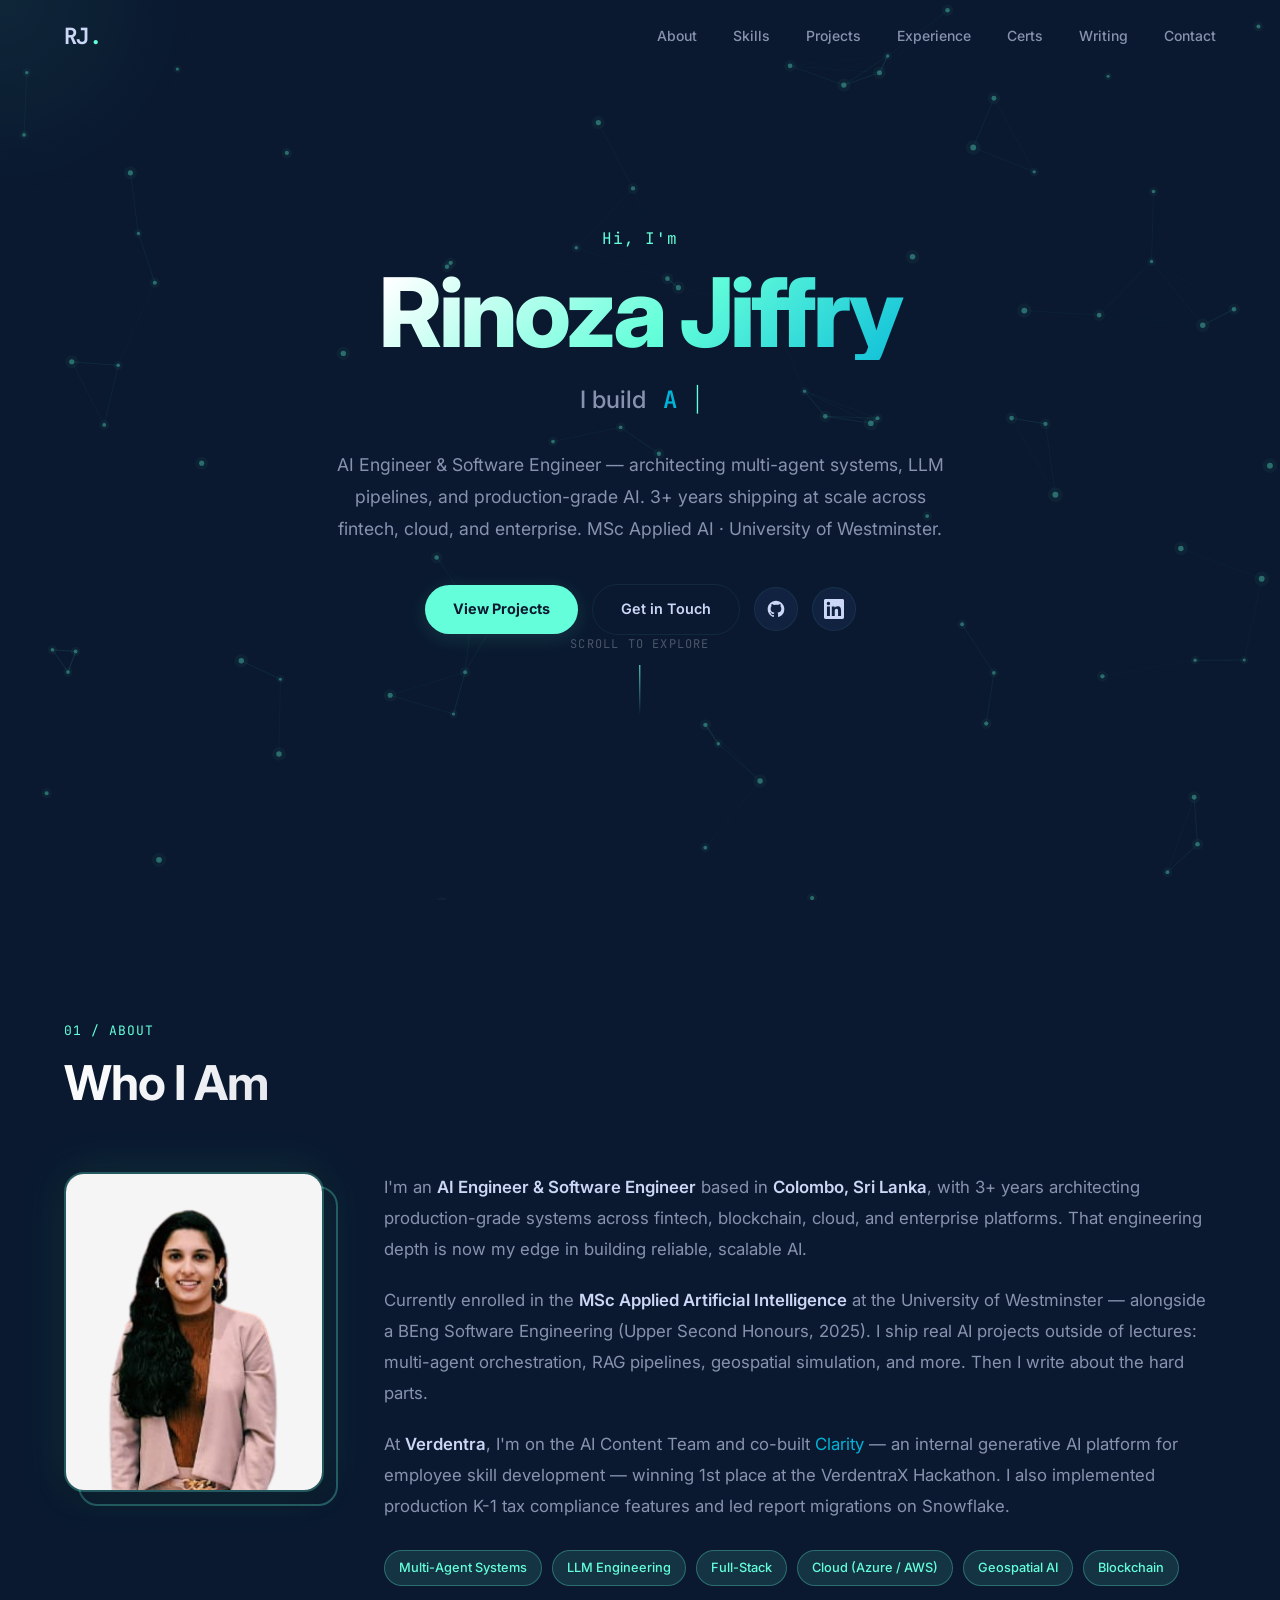
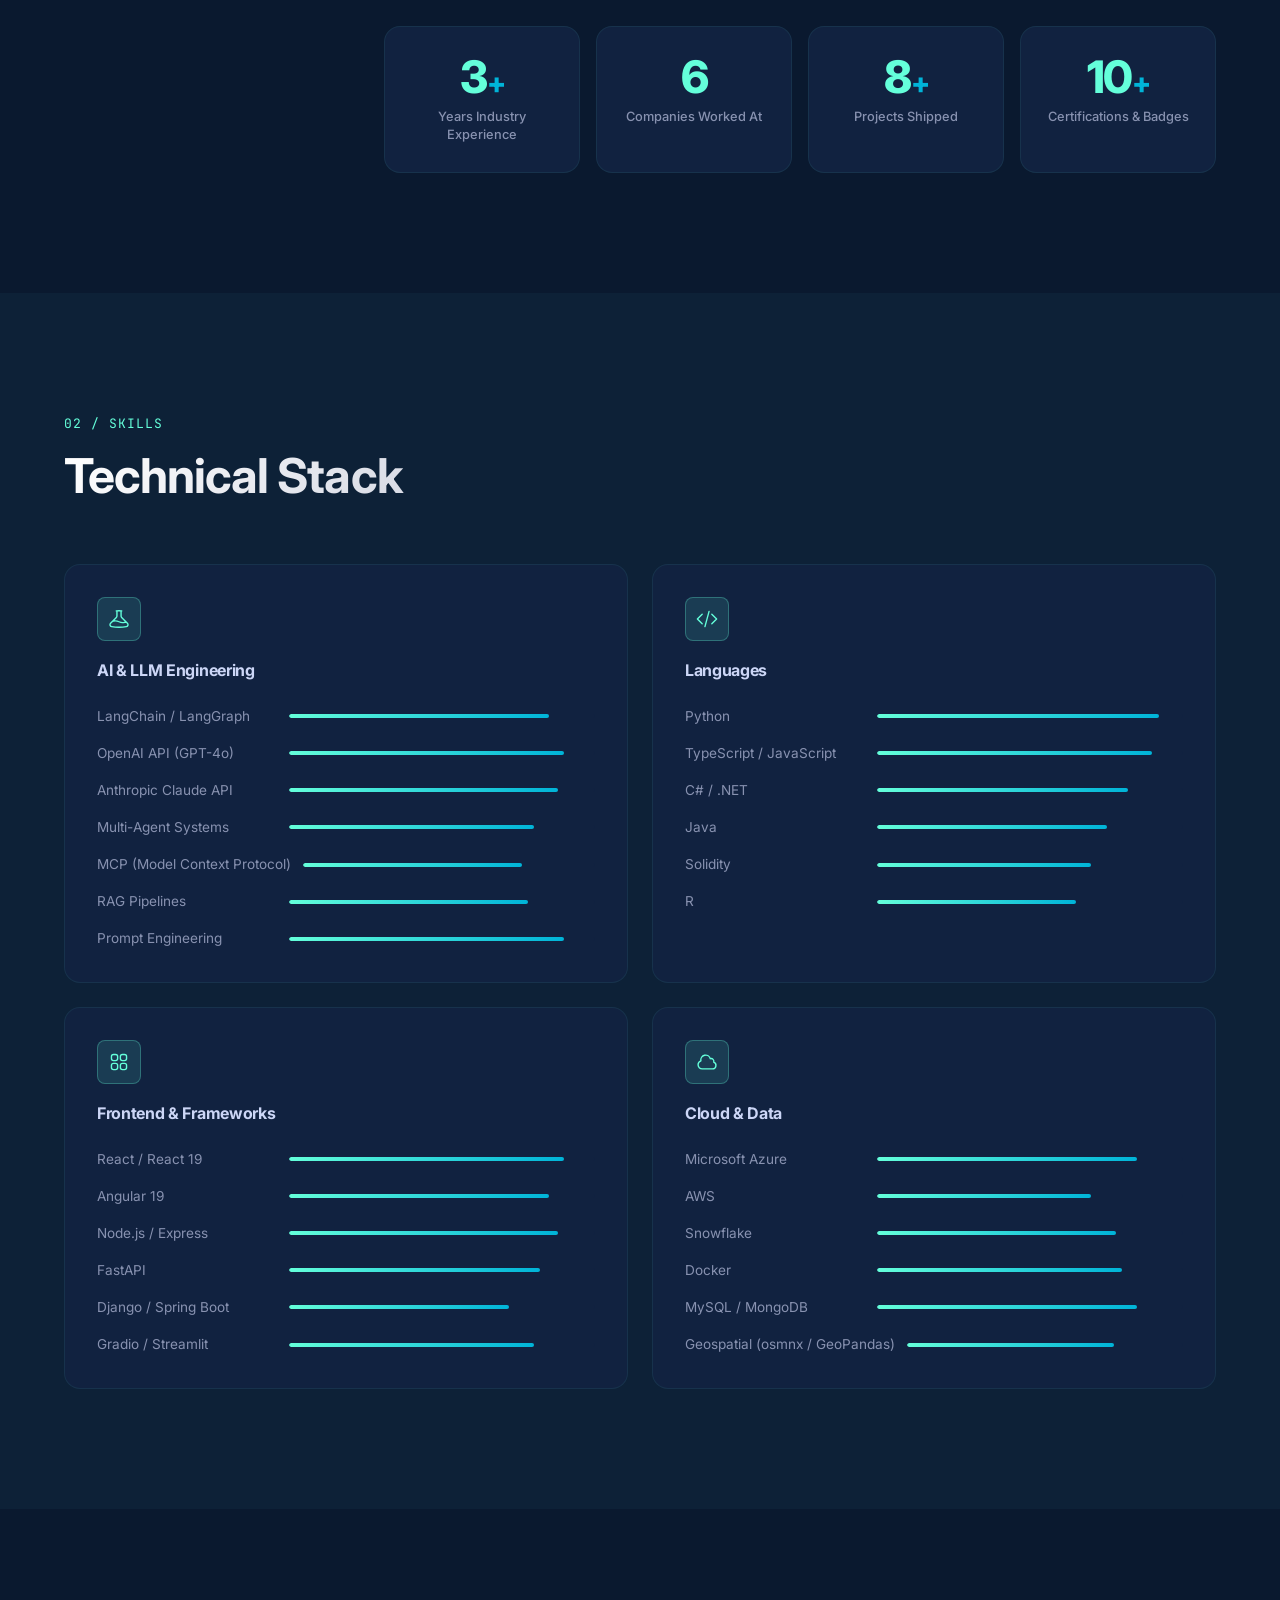
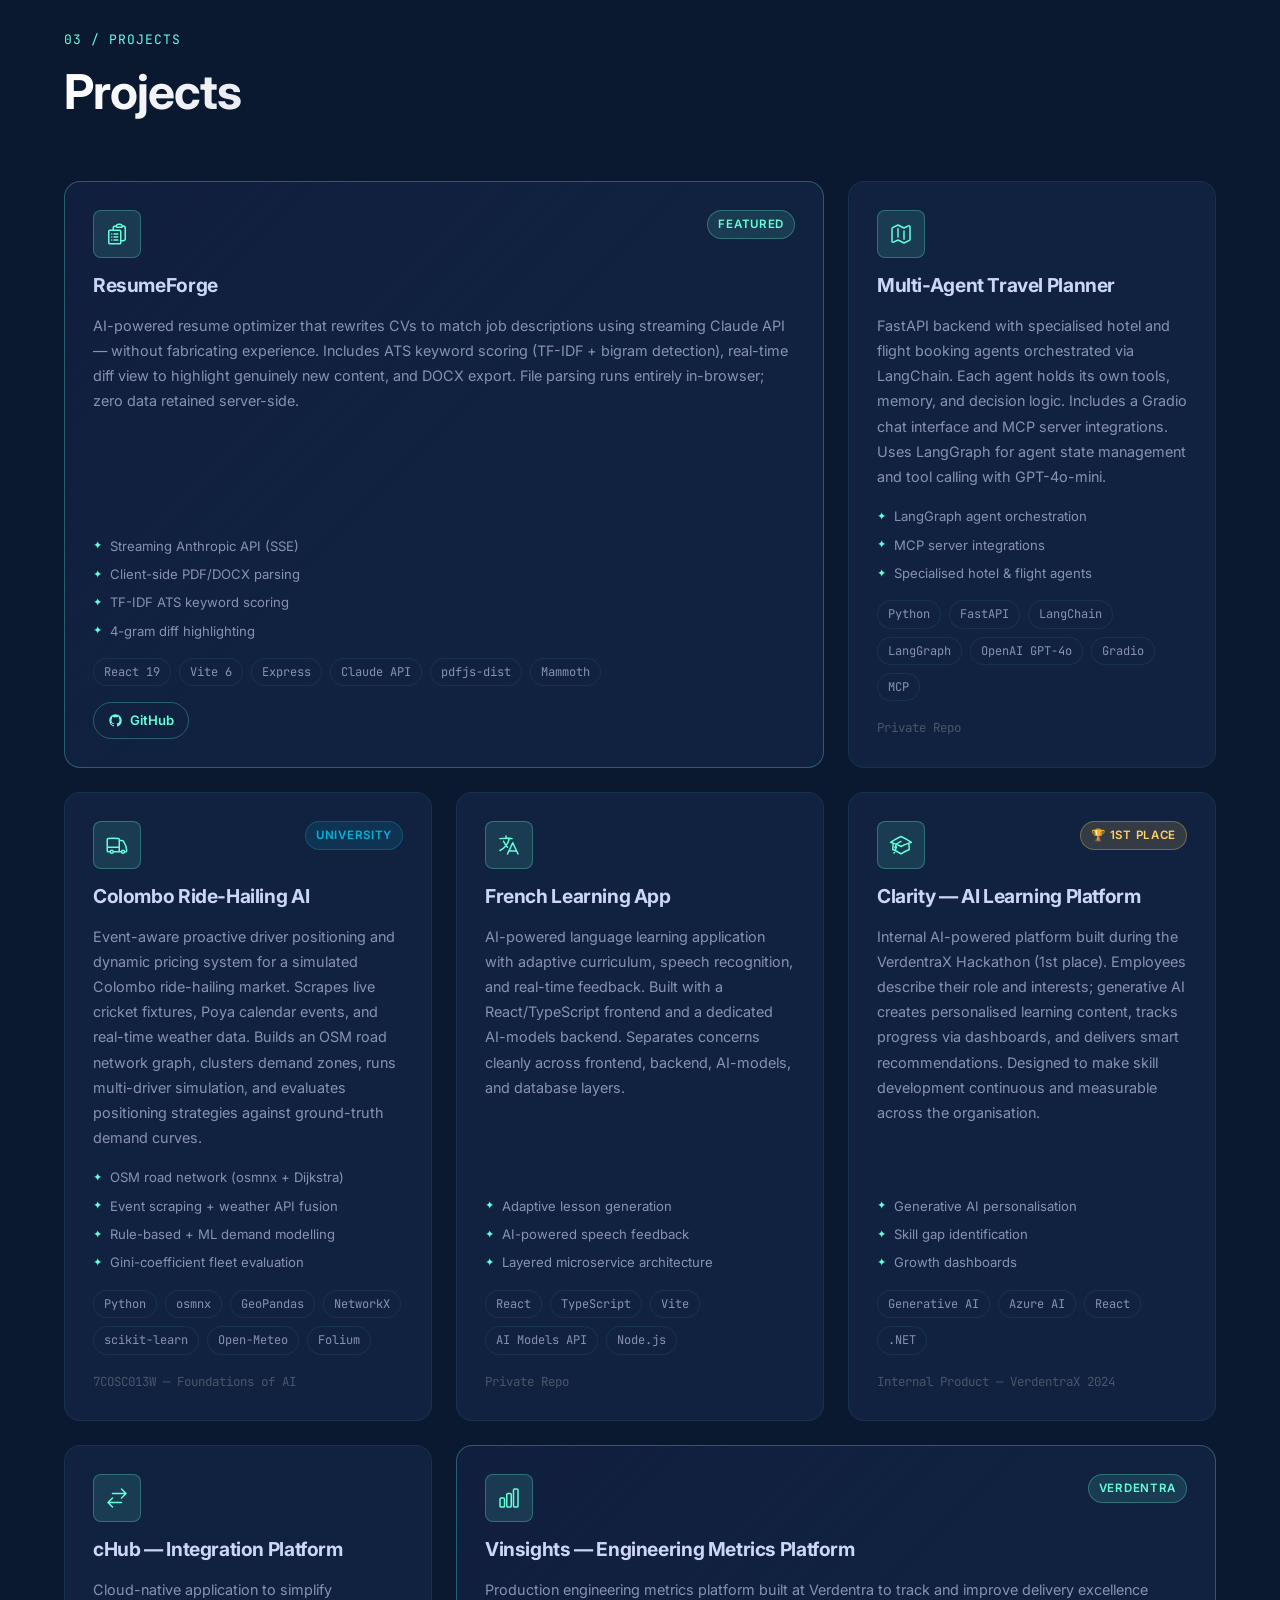
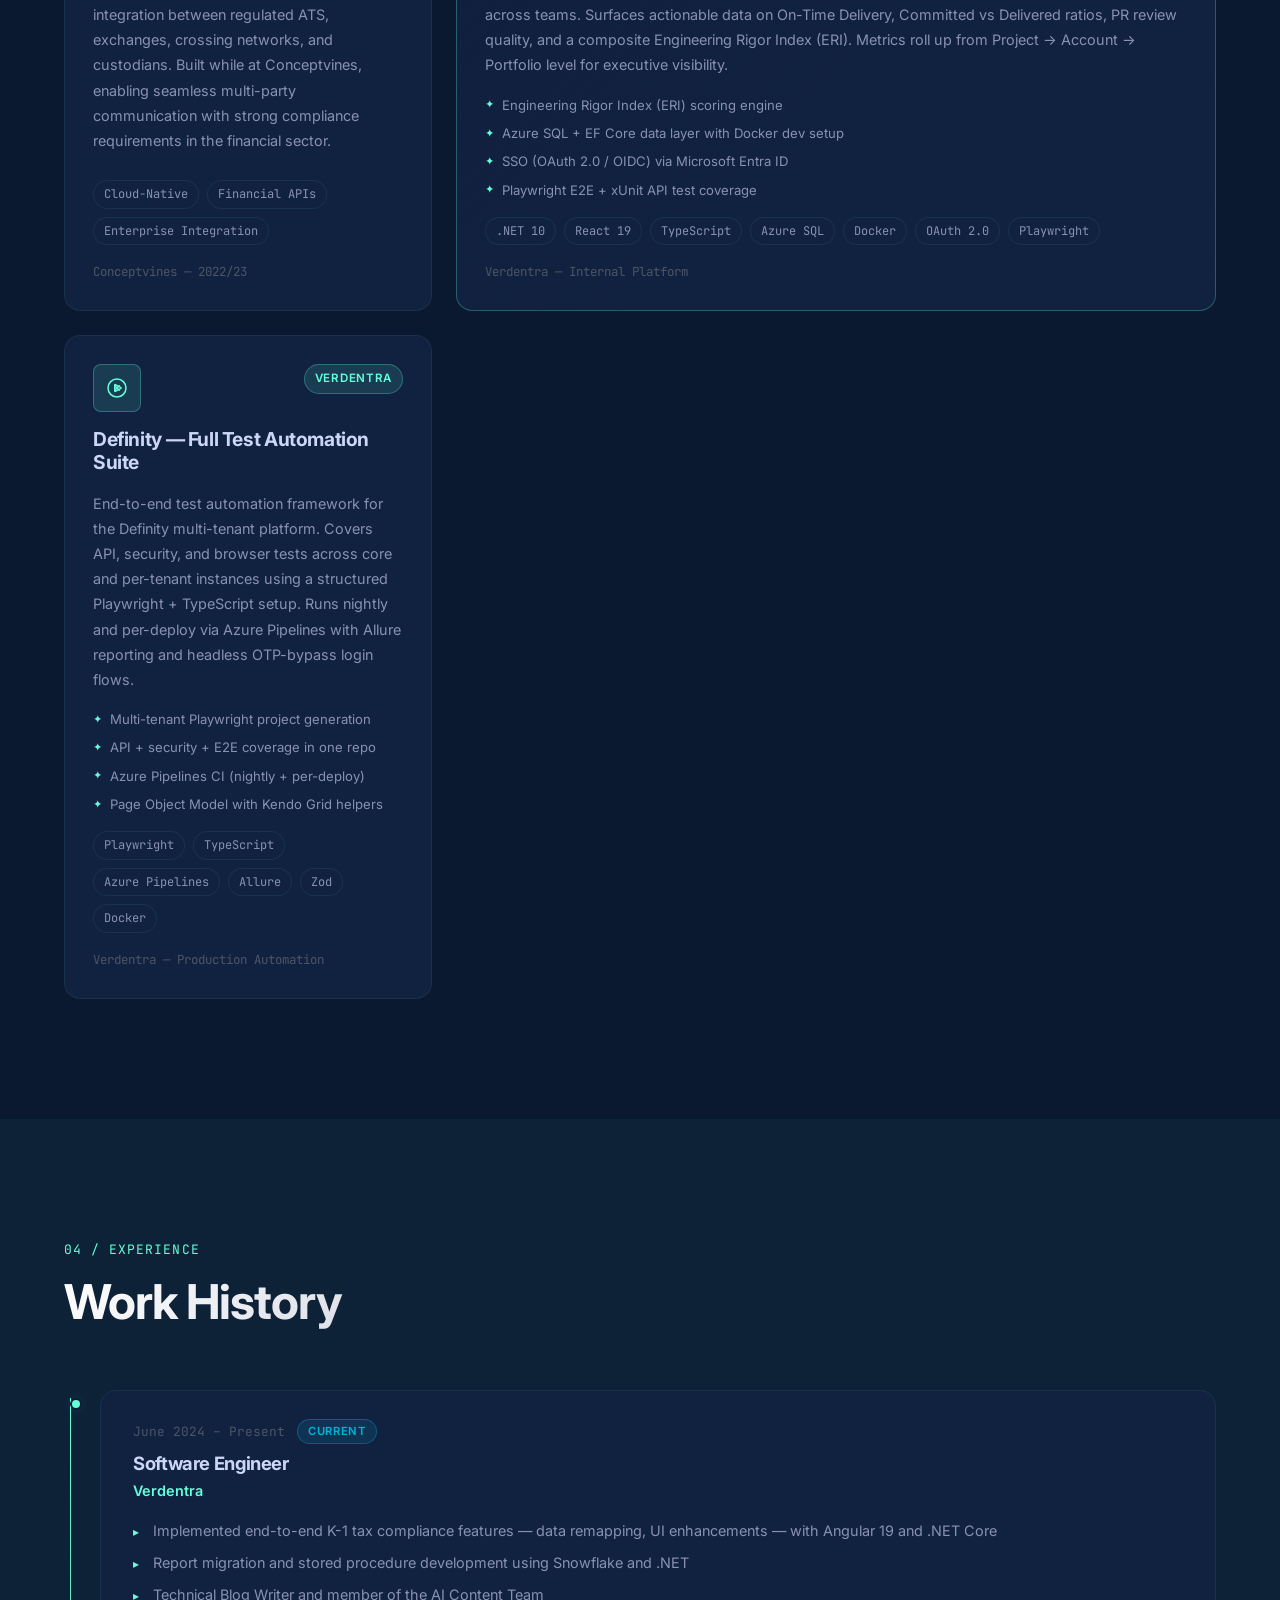
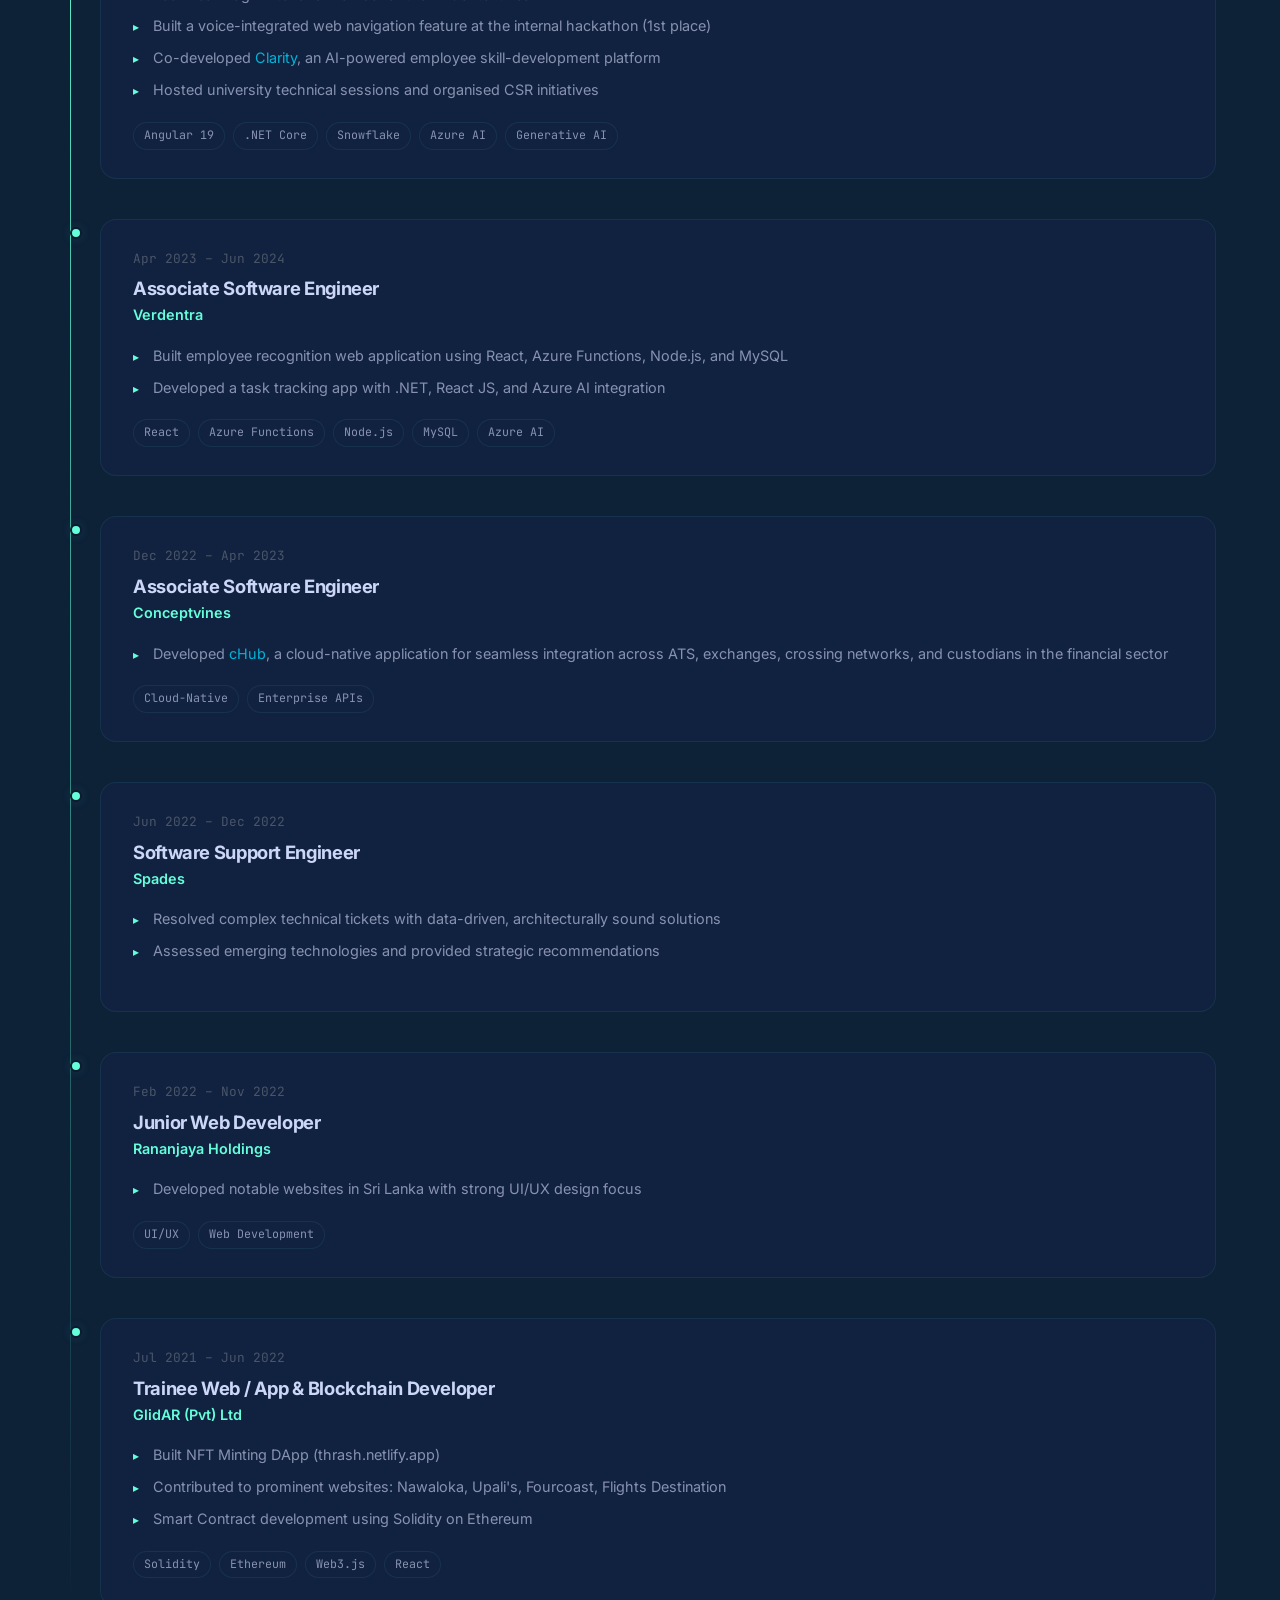
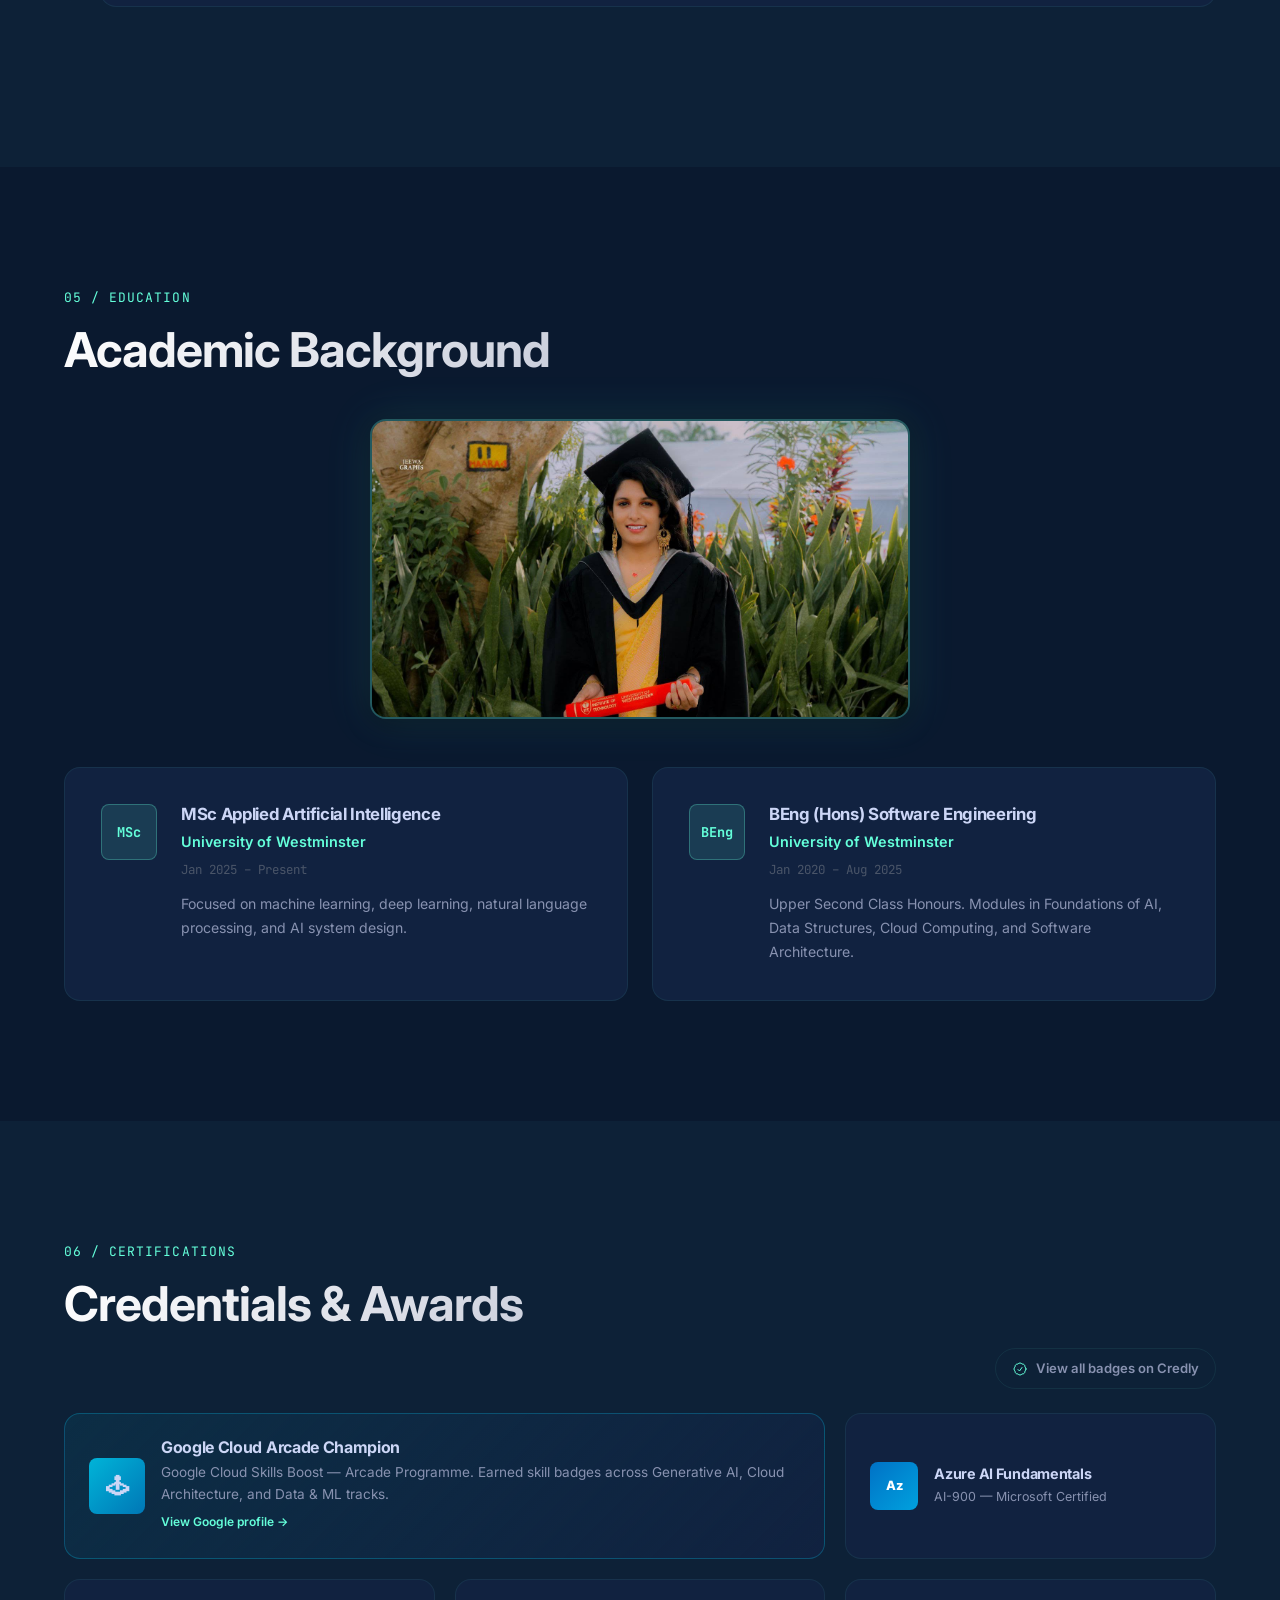
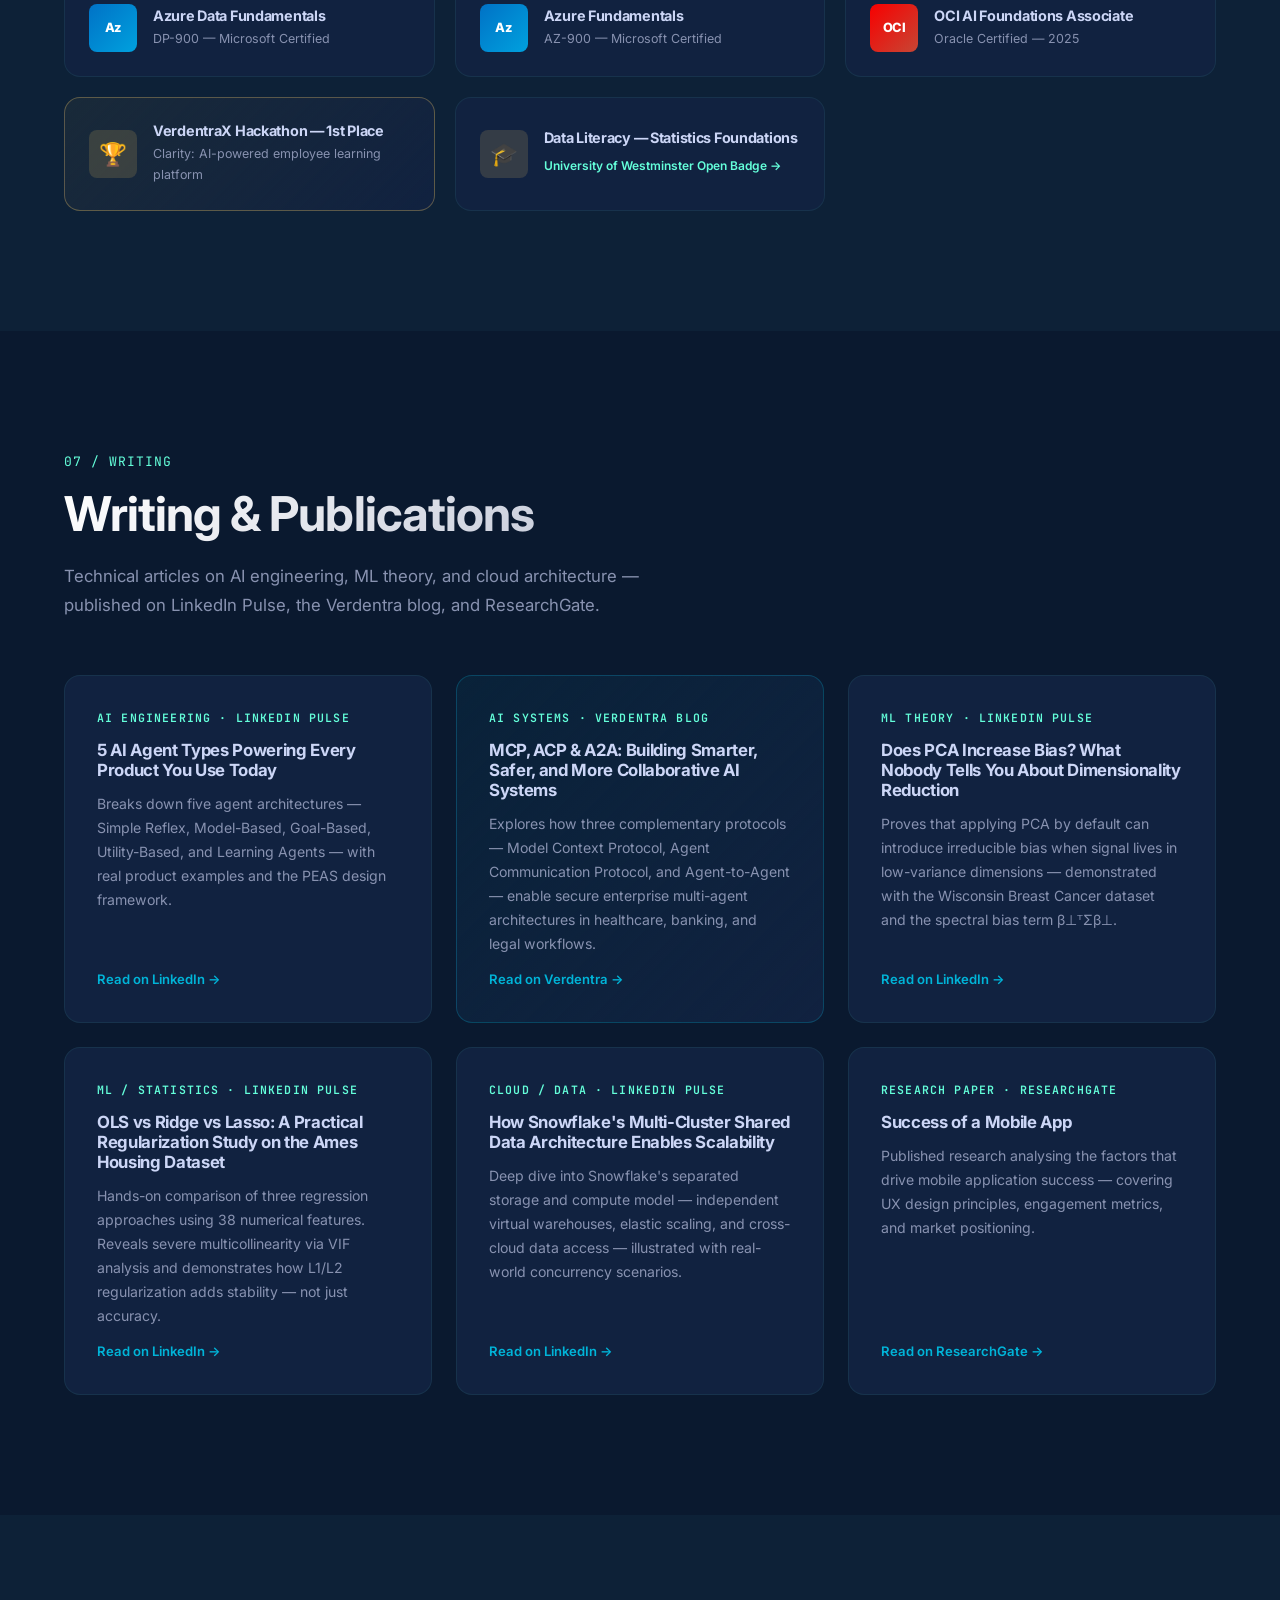
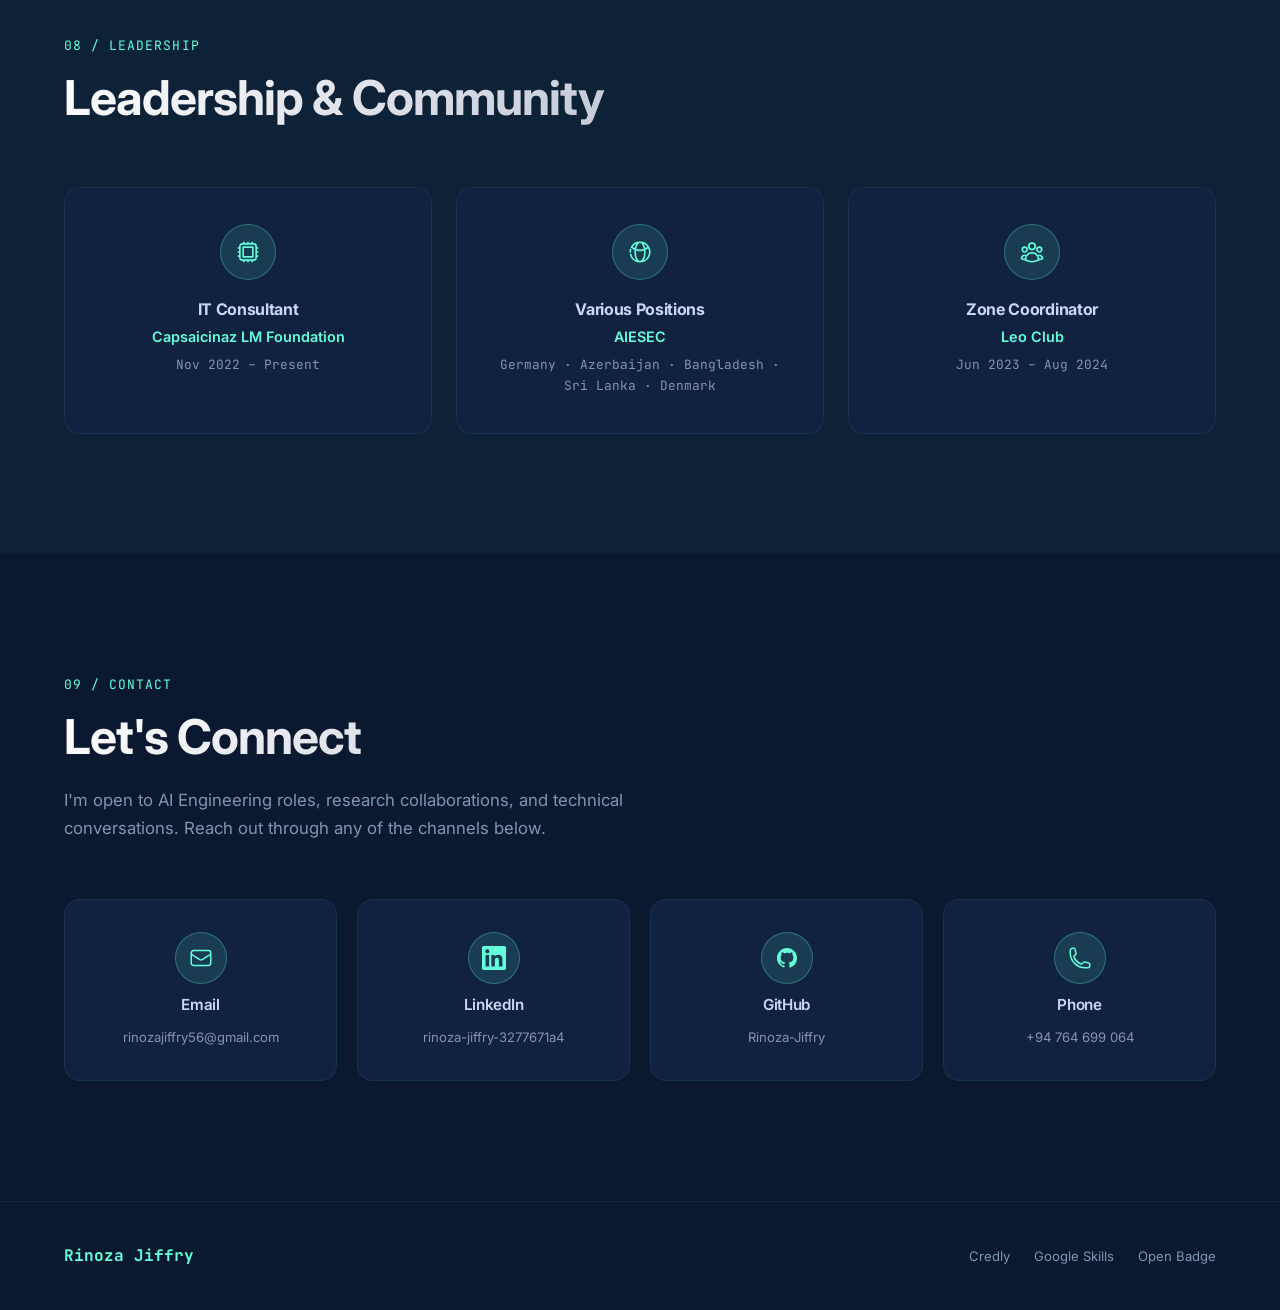
==== commit 4e7d0be3: "Redesign portfolio with tech-forward color scheme and profile photos - Replace purple/violet palette" ====
--- a/index.html
+++ b/index.html
@@ -43,9 +43,9 @@
         <span class="hero-cursor">|</span>
       </div>
       <p class="hero-sub">
-        Software Engineer transitioning into AI Engineering — combining 3+ years of production
-        engineering with hands-on LLM, multi-agent, and geospatial AI work.
-        Currently pursuing MSc in Applied AI at University of Westminster.
+        AI Engineer &amp; Software Engineer — architecting multi-agent systems, LLM pipelines,
+        and production-grade AI. 3+ years shipping at scale across fintech, cloud, and enterprise.
+        MSc Applied AI · University of Westminster.
       </p>
       <div class="hero-cta">
         <a href="#projects" class="btn btn-primary">View Projects</a>
@@ -70,49 +70,46 @@
       <div class="section-label">01 / About</div>
       <h2 class="section-title">Who I Am</h2>
       <div class="about-grid">
-        <div class="about-text">
-          <p>
-            I'm a Software Engineer based in <strong>Colombo, Sri Lanka</strong>, with over three years of industry
-            experience building production-grade full-stack systems. My career has spanned fintech, blockchain,
-            cloud applications, and enterprise platforms — giving me a solid engineering foundation now being
-            applied to AI.
-          </p>
-          <p>
-            I'm currently enrolled in the <strong>MSc Applied Artificial Intelligence</strong> programme at the
-            University of Westminster (alongside my BEng Software Engineering, graduating 2025 with Upper Second
-            Honours). I spend my spare time shipping real AI projects — multi-agent systems, LLM pipelines,
-            geospatial simulation — and writing about what I learn.
-          </p>
-          <p>
-            At <strong>Verdentra</strong>, I'm part of the AI Content Team, contributed a voice-integrated web
-            navigation feature at a company hackathon (1st place), and helped build <em>Clarity</em>, an internal
-            AI-powered learning platform for employee skill development.
-          </p>
-          <div class="about-tags">
-            <span class="tag">Multi-Agent Systems</span>
-            <span class="tag">LLM Engineering</span>
-            <span class="tag">Full-Stack</span>
-            <span class="tag">Cloud (Azure / AWS)</span>
-            <span class="tag">Geospatial AI</span>
-            <span class="tag">Blockchain</span>
-          </div>
-        </div>
-        <div class="about-stats">
-          <div class="stat-card reveal">
-            <div class="stat-num">3<span>+</span></div>
-            <div class="stat-label">Years Industry Experience</div>
-          </div>
-          <div class="stat-card reveal">
-            <div class="stat-num">6</div>
-            <div class="stat-label">Companies Worked At</div>
-          </div>
-          <div class="stat-card reveal">
-            <div class="stat-num">8<span>+</span></div>
-            <div class="stat-label">Projects Shipped</div>
-          </div>
-          <div class="stat-card reveal">
-            <div class="stat-num">10<span>+</span></div>
-            <div class="stat-label">Certifications &amp; Badges</div>
+        <div class="about-photo-wrap reveal">
+          <img src="Pictures/Rinoza1.png" alt="Rinoza Jiffry" class="about-photo" />
+        </div>
+        <div class="about-right">
+          <div class="about-text">
+            <p>
+              I'm an <strong>AI Engineer &amp; Software Engineer</strong> based in <strong>Colombo, Sri Lanka</strong>, with 3+ years architecting production-grade systems across fintech, blockchain, cloud, and enterprise platforms. That engineering depth is now my edge in building reliable, scalable AI.
+            </p>
+            <p>
+              Currently enrolled in the <strong>MSc Applied Artificial Intelligence</strong> at the University of Westminster — alongside a BEng Software Engineering (Upper Second Honours, 2025). I ship real AI projects outside of lectures: multi-agent orchestration, RAG pipelines, geospatial simulation, and more. Then I write about the hard parts.
+            </p>
+            <p>
+              At <strong>Verdentra</strong>, I'm on the AI Content Team and co-built <em>Clarity</em> — an internal generative AI platform for employee skill development — winning 1st place at the VerdentraX Hackathon. I also implemented production K-1 tax compliance features and led report migrations on Snowflake.
+            </p>
+            <div class="about-tags">
+              <span class="tag">Multi-Agent Systems</span>
+              <span class="tag">LLM Engineering</span>
+              <span class="tag">Full-Stack</span>
+              <span class="tag">Cloud (Azure / AWS)</span>
+              <span class="tag">Geospatial AI</span>
+              <span class="tag">Blockchain</span>
+            </div>
+          </div>
+          <div class="about-stats">
+            <div class="stat-card reveal">
+              <div class="stat-num">3<span>+</span></div>
+              <div class="stat-label">Years Industry Experience</div>
+            </div>
+            <div class="stat-card reveal">
+              <div class="stat-num">6</div>
+              <div class="stat-label">Companies Worked At</div>
+            </div>
+            <div class="stat-card reveal">
+              <div class="stat-num">8<span>+</span></div>
+              <div class="stat-label">Projects Shipped</div>
+            </div>
+            <div class="stat-card reveal">
+              <div class="stat-num">10<span>+</span></div>
+              <div class="stat-label">Certifications &amp; Badges</div>
+            </div>
           </div>
         </div>
       </div>
@@ -545,6 +542,9 @@
     <div class="container">
       <div class="section-label">05 / Education</div>
       <h2 class="section-title">Academic Background</h2>
+      <div class="edu-grad-photo-wrap">
+        <img src="Pictures/586327724_1375994890640477_705274705374153815_n.jpg" alt="University of Westminster Graduation" class="edu-grad-photo" />
+      </div>
       <div class="edu-grid">
 
         <div class="edu-card reveal">
--- a/style.css
+++ b/style.css
@@ -7,24 +7,24 @@
 *, *::before, *::after { box-sizing: border-box; margin: 0; padding: 0; }
 
 :root {
-  --bg: #080810;
-  --bg-alt: #0d0d1a;
-  --surface: #11111f;
-  --card: #15152a;
-  --card-hover: #1c1c35;
-  --border: rgba(255,255,255,0.07);
-  --border-glow: rgba(108,99,255,0.3);
-
-  --primary: #6c63ff;
-  --primary-dark: #5a52d5;
-  --primary-glow: rgba(108,99,255,0.2);
-  --secondary: #00d4ff;
-  --secondary-glow: rgba(0,212,255,0.15);
-  --accent: #ff6b9d;
-  --accent-glow: rgba(255,107,157,0.15);
+  --bg: #0a192f;
+  --bg-alt: #0d2137;
+  --surface: #112240;
+  --card: #112240;
+  --card-hover: #1d3461;
+  --border: rgba(100,255,218,0.07);
+  --border-glow: rgba(100,255,218,0.28);
+
+  --primary: #64ffda;
+  --primary-dark: #4dd9b8;
+  --primary-glow: rgba(100,255,218,0.12);
+  --secondary: #00b4d8;
+  --secondary-glow: rgba(0,180,216,0.12);
+  --accent: #f72585;
+  --accent-glow: rgba(247,37,133,0.12);
   --gold: #ffd166;
 
-  --text: #e2e8f0;
+  --text: #ccd6f6;
   --text-muted: #8892b0;
   --text-faint: #4a5568;
 
@@ -122,7 +122,7 @@
 }
 
 #navbar.scrolled {
-  background: rgba(8,8,16,0.92);
+  background: rgba(10,25,47,0.94);
   backdrop-filter: blur(20px);
   -webkit-backdrop-filter: blur(20px);
   box-shadow: 0 1px 0 var(--border);
@@ -235,7 +235,7 @@
   font-size: clamp(3rem, 8vw, 6rem);
   font-weight: 800;
   letter-spacing: -0.04em;
-  background: linear-gradient(135deg, #fff 20%, var(--primary) 60%, var(--secondary) 100%);
+  background: linear-gradient(135deg, #fff 10%, var(--primary) 55%, var(--secondary) 100%);
   -webkit-background-clip: text;
   -webkit-text-fill-color: transparent;
   background-clip: text;
@@ -304,14 +304,15 @@
 
 .btn-primary {
   background: var(--primary);
-  color: #fff;
+  color: #0a192f;
+  font-weight: 700;
   box-shadow: 0 4px 20px var(--primary-glow);
 }
 
 .btn-primary:hover {
   background: var(--primary-dark);
   transform: translateY(-2px);
-  box-shadow: 0 8px 28px rgba(108,99,255,0.4);
+  box-shadow: 0 8px 28px rgba(100,255,218,0.35);
 }
 
 .btn-ghost {
@@ -381,9 +382,61 @@
 
 .about-grid {
   display: grid;
-  grid-template-columns: 1fr 340px;
-  gap: 64px;
+  grid-template-columns: 260px 1fr;
+  gap: 60px;
   align-items: start;
+}
+
+/* ---- Profile Photo ---- */
+.about-photo-wrap {
+  position: relative;
+  width: 260px;
+  flex-shrink: 0;
+}
+
+.about-photo {
+  width: 260px;
+  height: 320px;
+  object-fit: cover;
+  object-position: top center;
+  border-radius: 20px;
+  border: 2px solid var(--border-glow);
+  box-shadow: 0 0 48px var(--primary-glow), var(--shadow);
+  position: relative;
+  z-index: 1;
+  display: block;
+  transition: filter var(--transition), box-shadow var(--transition);
+}
+
+.about-photo-wrap::after {
+  content: '';
+  position: absolute;
+  top: 14px;
+  left: 14px;
+  width: 260px;
+  height: 320px;
+  border: 2px solid var(--primary);
+  border-radius: 20px;
+  opacity: 0.3;
+  z-index: 0;
+  transition: all var(--transition);
+}
+
+.about-photo-wrap:hover::after {
+  top: 8px;
+  left: 8px;
+  opacity: 0.55;
+}
+
+.about-photo-wrap:hover .about-photo {
+  box-shadow: 0 0 64px rgba(100,255,218,0.25), var(--shadow);
+}
+
+/* ---- Right column: text + stats stacked ---- */
+.about-right {
+  display: flex;
+  flex-direction: column;
+  gap: 40px;
 }
 
 .about-text p {
@@ -415,7 +468,7 @@
 
 .about-stats {
   display: grid;
-  grid-template-columns: 1fr 1fr;
+  grid-template-columns: repeat(4, 1fr);
   gap: 16px;
 }
 
@@ -909,6 +962,29 @@
   line-height: 1.7;
 }
 
+.edu-grad-photo-wrap {
+  display: flex;
+  justify-content: center;
+  margin-bottom: 48px;
+  margin-top: -20px;
+}
+
+.edu-grad-photo {
+  width: 100%;
+  max-width: 540px;
+  height: 300px;
+  object-fit: cover;
+  object-position: top center;
+  border-radius: var(--radius);
+  border: 2px solid var(--border-glow);
+  box-shadow: 0 0 48px var(--primary-glow), var(--shadow);
+  transition: box-shadow var(--transition);
+}
+
+.edu-grad-photo:hover {
+  box-shadow: 0 0 72px rgba(100,255,218,0.22), var(--shadow);
+}
+
 /* ===================================
    CERTIFICATIONS
    =================================== */
@@ -1254,7 +1330,7 @@
   .nav-links {
     position: fixed;
     top: 72px; left: 0; right: 0;
-    background: rgba(8,8,16,0.98);
+    background: rgba(10,25,47,0.98);
     backdrop-filter: blur(20px);
     flex-direction: column;
     gap: 0;
@@ -1279,6 +1355,9 @@
   .nav-toggle { display: flex; }
 
   .about-grid { grid-template-columns: 1fr; }
+  .about-photo-wrap { width: 100%; max-width: 260px; margin: 0 auto; }
+  .about-photo { width: 100%; height: 280px; }
+  .about-photo-wrap::after { width: 100%; }
   .about-stats { grid-template-columns: repeat(2, 1fr); }
 
   .projects-grid { grid-template-columns: 1fr; }
